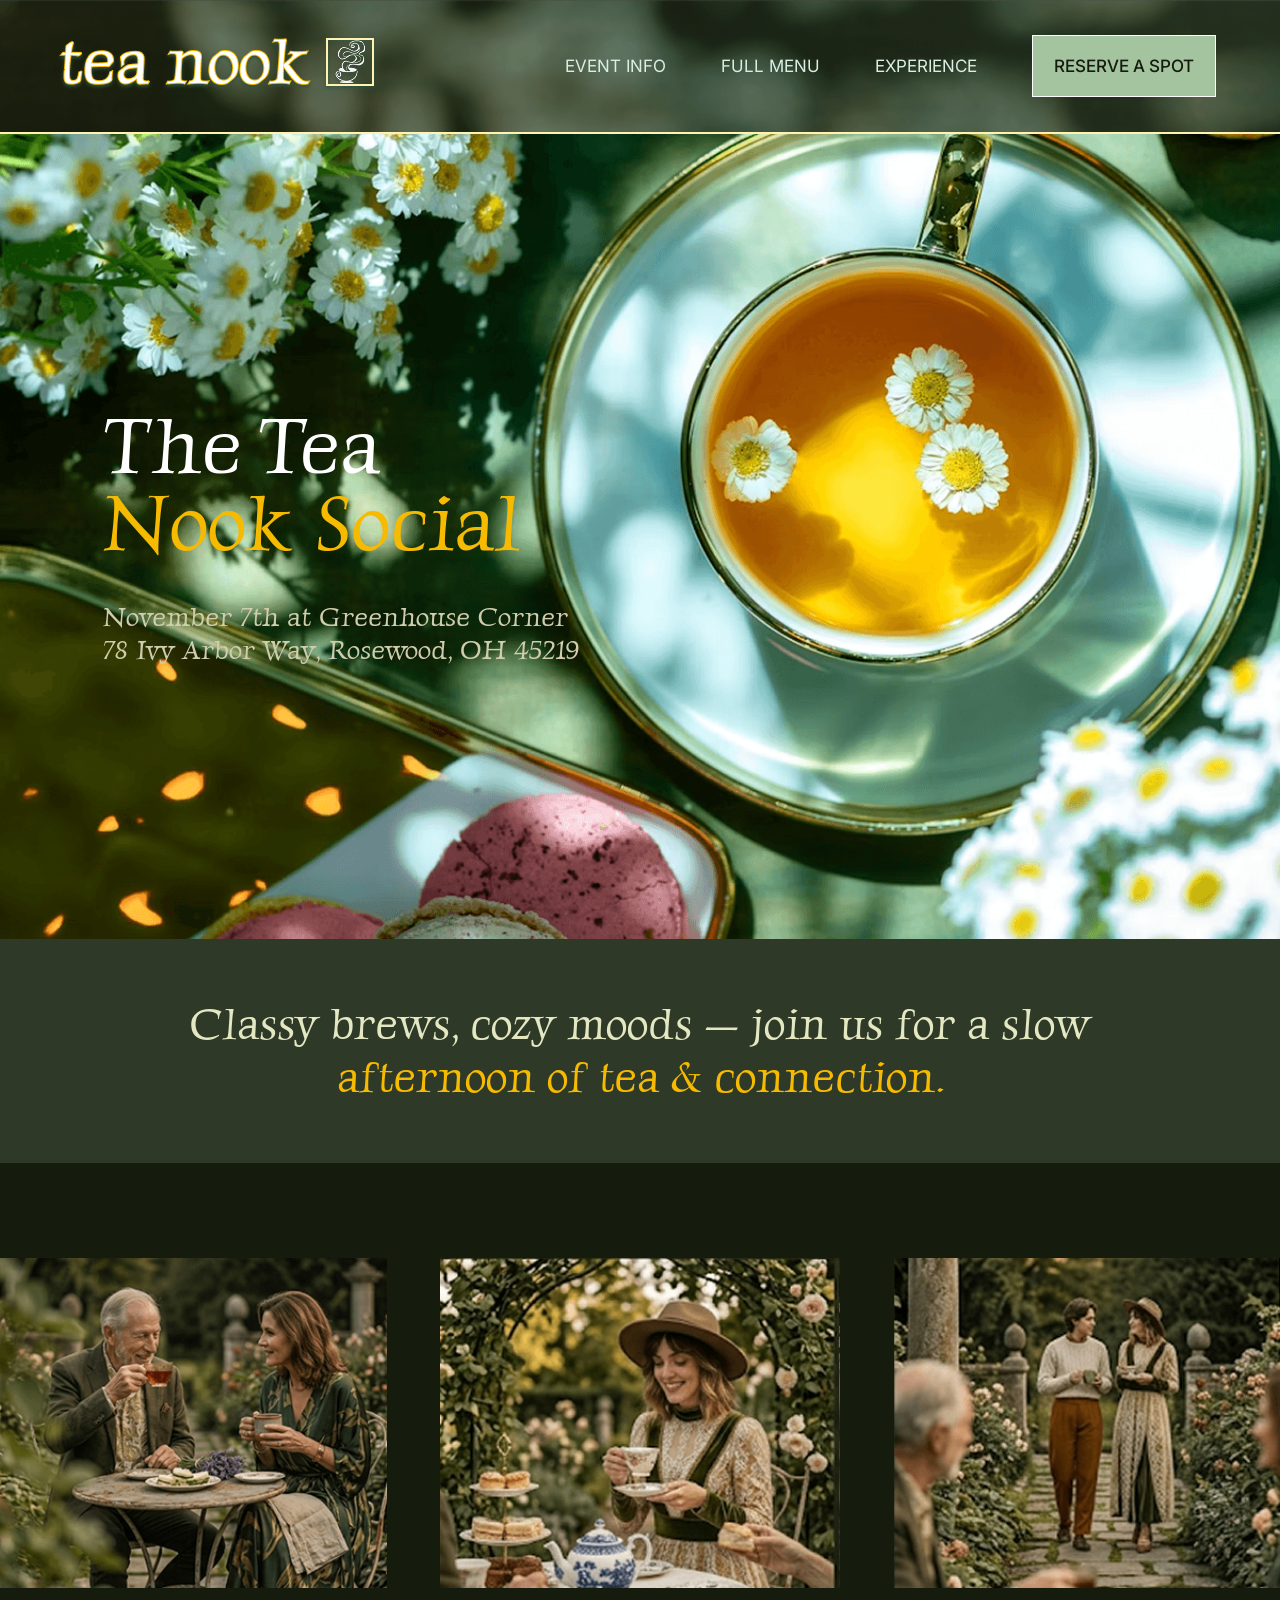
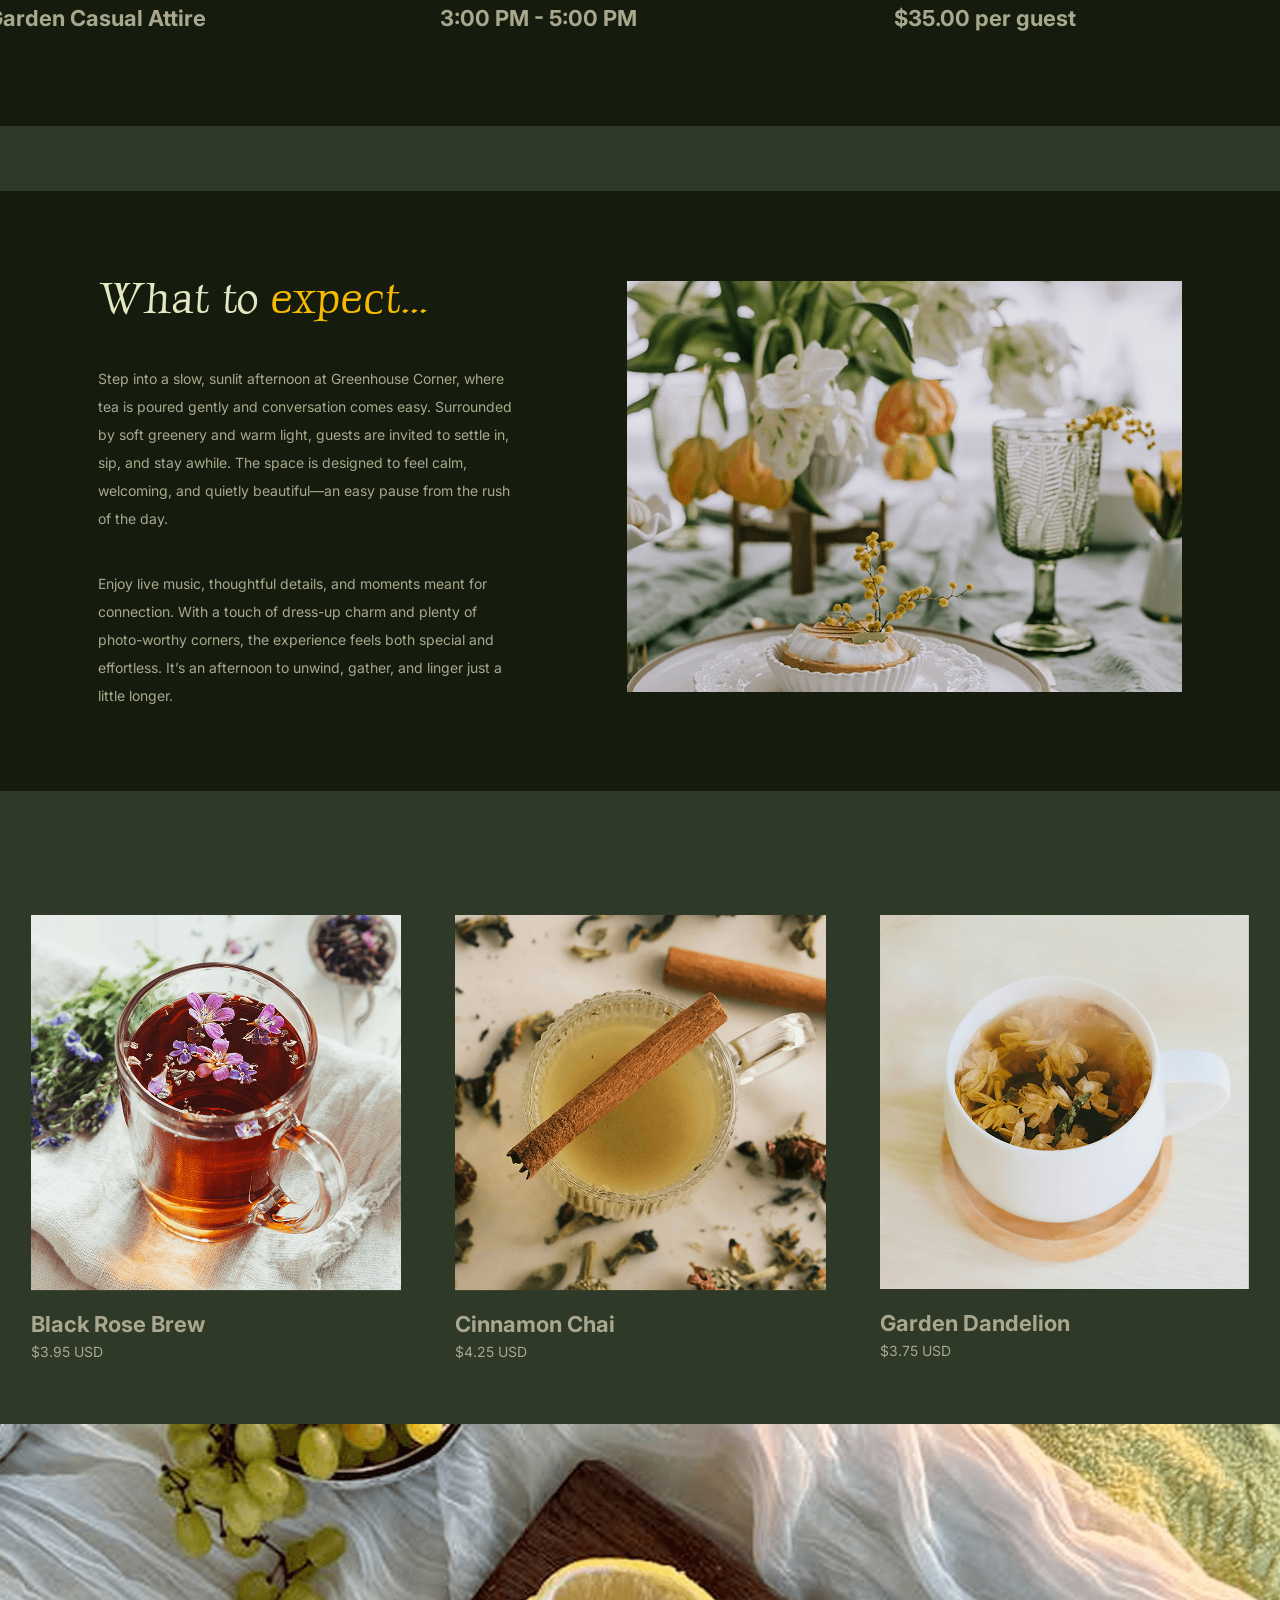
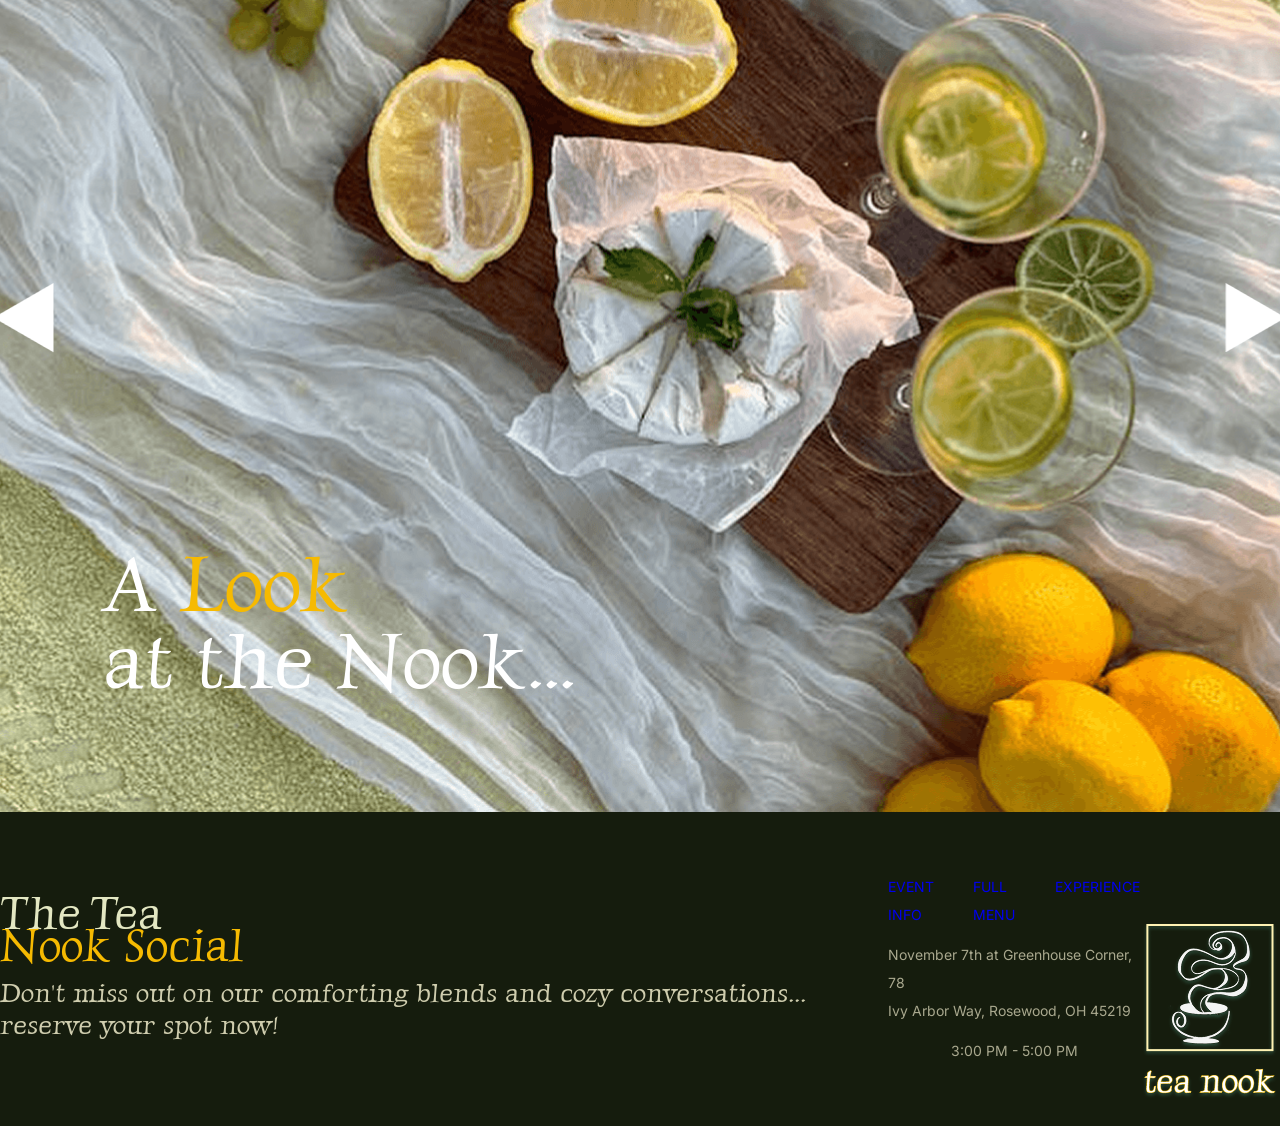
==== index.html @ b152775e "modified styles.css and index.html" ====
<!DOCTYPE html>
<html>
  <head>
    <meta charset="UTF-8" />
    <title>Tea Nook Social</title>
    <link href="styles.css" rel="stylesheet" />
  </head>

  <body>
    <header>
      <nav>
        <ul class="nav-list">
          <li class="logo-item">
            <a href="index.html">
              <img src="images/sitelogo.png" class="logo" alt="Tea Nook Logo" />
            </a>
          </li>

          <div class="side-nav">
            <li><a href="eventinfo.html">EVENT INFO</a></li>
            <li><a href="fullmenu.html">FULL MENU</a></li>
            <li><a href="experience.html">EXPERIENCE</a></li>
            <li><a href="menu/index.html" class="btn">RESERVE A SPOT</a></li>
          </div>
        </ul>
      </nav>
    </header>

    <main>
      <section class="hero">
        <div class="hero-content">
          <h1>The Tea<br /><span class="yellow">Nook Social</span></h1>

          <h3>
            November 7th at Greenhouse Corner <br />
            78 Ivy Arbor Way, Rosewood, OH 45219
          </h3>

        </div>
      </section>

      <section class="featured-gallery">
        <div class="featured-gallery-top">
          <h2>
            Classy brews, cozy moods — join us for a slow <br />
            <span class="yellow">afternoon of tea & connection.</span>
          </h2>
        </div>

        <div class="featured-gallery-bottom">
          <ul class="gallery-items">
            <li>
              <img src="images/gardencasual.png" alt="2 Guests Drinking Tea" />
              <div class="featured-gallery-text">
                <h4>Garden Casual Attire</h4>
              </div>
            </li>

            <li>
              <img src="images/timeimg.png" alt="Woman Drinking Tea" />
              <div class="featured-gallery-text">
                <h4>3:00 PM - 5:00 PM</h4>
              </div>
            </li>

            <li>
              <img src="images/ticketcostimg.png" alt="Guests Walking Through Garden" />
              <div class="featured-gallery-text">
                <h4>$35.00 per guest</h4>
              </div>
            </li>
          </ul>
        </div>
      </section>

      <section class="expectations-bg">
        <section class="expectations">
          <div class="expectations-container">
            <div class="expectations-left">
              <h2>What to<span class="yellow"> expect...</span></h2>

              <p class="expectations-p1">
Step into a slow, sunlit afternoon at Greenhouse Corner, where tea is poured gently and conversation comes easy. Surrounded by soft greenery and warm light, guests are invited to settle in, sip, and stay awhile. The space is designed to feel calm, welcoming, and quietly beautiful—an easy pause from the rush of the day.</p>

              <p class="expectations-p2">
                Enjoy live music, thoughtful details, and moments meant for connection. With a touch of dress-up charm and plenty of photo-worthy corners, the experience feels both special and effortless. It’s an afternoon to unwind, gather, and linger just a little longer.
              </p>
            </div>

            <div class="expectations-right">
              <img src="images/whattoexpectimg.png" alt="Table with Flowers and Pastry" />
            </div>
          </div>
        </section>
      </section>

      <section class="featured-menu">
        <ul class="tea-items">
          <li>
            <a href="fullmenu.html">
              <img src="images/blackrose.png" alt="Black Rose Brew" />
              <div>
                <h4>Black Rose Brew</h4>
                <p>$3.95 USD</p>
              </div>
            </a>
          </li>
          <li>
            <a href="fullmenu.html">
              <img src="images/cinnamonchai.png" alt="Cinnamon Chai" />
              <div>
                <h4>Cinnamon Chai</h4>
                <p>$4.25 USD</p>
              </div>
            </a>
          </li>
          <li>
            <a href="fullmenu.html">
              <img src="images/gardendandelion.png" alt="Garden Dandelion" />
              <div>
                <h4>Garden Dandelion</h4>
                <p>$3.75 USD</p>
              </div>
            </a>
          </li>
        </ul>
      </section>

      <section class="largegallery1">
        <div class="largegallery1-content">
          <img src="images/galleryarrows.png" class="arrow" alt="Arrows" />

          <div class="largegallery1-tagline">
            <h1>A <span class="yellow">Look</span><br />at the Nook...</h1>
          </div>
        </div>
      </section>
    </main>

    <footer>
      <section class="footer-content">
      <div class="footer-left">
        <p class="footer-heading">The Tea<br /><span class="yellow">Nook Social</span></p>
        <h3>
Don't miss out on our comforting blends and cozy conversations... reserve your spot now!</h3>
      </div>

      <div class="footer-middle">
        <ul class="footer-nav">
          <li><a href="eventinfo.html">EVENT INFO</a></li>
          <li><a href="fullmenu.html">FULL MENU</a></li>
          <li><a href="experience.html">EXPERIENCE</a></li>
        </ul>

        <p class="footer-text-small">
November 7th at Greenhouse Corner, 78 <br />Ivy Arbor Way, Rosewood, OH 45219          </p>
        <p class="footer-text-small">3:00 PM - 5:00 PM</p>
      </div>

      <div class="footer-right">
        <img src="images/secondarylogo.png" class="logo" alt="Tea Nook Logo" />
      </div>
      </section>
    </footer>
  </body>
</html>
---- styles.css ----
@import url("https://fonts.googleapis.com/css2?family=Inter:opsz,wght@14..32,100..900&display=swap");
@import url("https://fonts.googleapis.com/css2?family=Luxurious+Roman&display=swap");
@import url("reset.css");

html {
  font-size: 10px;
}

a {
  text-decoration: none;
}

body {
  margin: 0;
}

/* WHAT TO EXPECT */
.expectations-left h2 {
  margin-bottom: 4.1rem;
}

.expectations-p1 {
  margin-bottom: 3.7rem;
}

.expectations-bg {
  background-color: #2e3927;
  height: 730px;
  display: flex;
  justify-content: center;
  align-items: center;
}

.expectations {
  background-color: #151c0d;
  height: 600px;
  width: 1307px;
  margin: 0 auto;
  display: flex;
  justify-content: center;
  align-items: center;
}

.expectations-container {
  width: 1084px;
  height: 411px;
  margin: 0 auto;

  display: flex;
  justify-content: space-between;
  align-items: center;
  gap: 111px;

  padding-left: 66px;
  padding-right: 66px;
}

.expectations-left {
  display: flex;
  flex-direction: column;
}

/* BASE ELEMENTS */
body {
  font-family: "Inter", sans-serif;
  font-weight: 400;
  font-style: normal;
  font-size: 1.4rem;
  line-height: 2.8rem;
  color: #a9a88e;
  text-transform: none;
}

.btn {
  font-family: "Inter", sans-serif;
  font-weight: 500;
  font-style: normal;
  font-size: 1.7rem;
  color: #151c0d;
  background-color: #a3c49f;
  padding: 2rem 2.1rem;
  border-radius: 0px;
  border: 1px solid #ffffff;
  text-transform: capitalize;
}

.btn:hover {
  background-color: #f6ba01;
  color: #151c0d;
}

/* FEATURED GALLERY */
.featured-gallery {
  background-color: #151c0d;
  display: flex;
  flex-direction: column;
  min-height: 787px;
}

.featured-gallery h2 {
  margin: 0;
}

.featured-gallery-top {
  background-color: #2e3927;
  height: 224px;
  width: 100%;
  
  display: flex;
  align-items: center;     
  justify-content: center; 
  text-align: center;
}

.featured-gallery-bottom {
  display: flex;
  justify-content: center;
  align-items: center;
  flex: 1;
}

.gallery-items {
  display: flex;
  gap: 53.5px;
  max-width: 1307px;
  margin: 0 auto;
}

.gallery-items li {
  width: 400px;
}

.gallery-items img {
  width: 100%;
  display: block;
  margin-bottom: 1.7rem;
}

/* FEATURED MENU */
.featured-menu {
  background-color: #2E3927;
  height: 567px;
  display: flex;
  align-items: center;
  justify-content: center;

  padding-top: 1px;
}

.featured-menu-text {
  height: 60px;
  padding-top: 2rem;
}

.tea-items {
  display: flex;
  gap: 53.5px;
  max-width: 1307px;
}

.tea-items li a {
  display: flex;
  flex-direction: column;
  gap: 2rem; 
}

.tea-items img {
  width: 100%;
  display: block;
}

/* FOOTER */
footer {
  background-color: #151c0d;
  height: 314px;
  display: flex;
  align-items: center;
}

.footer-content {
  width: 1311px;
  margin: 0 auto;
  display: flex;
  justify-content: space-between;
  align-items: center;
}

.footer-left,
.footer-middle,
.footer-right {
  display: flex;
  flex-direction: column;
}

.footer-left {
  gap: 1.5rem;
}

.footer-middle {
  gap: 1.2rem;
  align-items: center;
}

.footer-right {
  align-items: center;
}

.footer-nav {
  display: flex;
  gap: 3rem;
}

/* HEADINGS */
.yellow {
  color: #f6ba01;
}

h1 {
  font-family: "Luxurious Roman", serif;
  font-weight: 400;
  font-style: normal;
  font-size: 7.9rem;
  line-height: 7.7rem;
  color: #ffffff;
  text-transform: none;
}

h2 {
  font-family: "Luxurious Roman", serif;
  font-weight: 400;
  font-style: normal;
  font-size: 4.4rem;
  line-height: 5.28rem;
  color: #e3e7c2;
  text-transform: none;
}

h3 {
  font-family: "Luxurious Roman", serif;
  font-weight: 400;
  font-style: normal;
  font-size: 2.7rem;
  line-height: 3.24rem;
  color: #cfcdae;
  text-transform: none;
}

h4 {
  font-family: "Inter", sans-serif;
  font-weight: 700;
  font-style: normal;
  font-size: 2.2rem;
  line-height: 2.66rem;
  color: #a9a88e;
  text-transform: none;
}

/* HEADER */
header {
  width: 100vw;
  background-color: #787c73;
  background-image: url("images/banner-bg-pic.png");
  background-repeat: no-repeat;
  background-size: cover;
  background-position: center;
  height: 132px;
  border-bottom: 2px solid #fff3b3;
}

/* HERO */
.hero {
  width: 100vw;
  height: 805px;
  background-image: url("images/herobg.png");
  background-repeat: no-repeat;
  background-size: cover;
  background-position: center;

  display: flex;
  align-items: center;
}

.hero-content {
  display: flex;
  flex-direction: column;
  margin-left: 103px;
  max-width: 617px; 
}

.hero-content {
  display: flex;
  flex-direction: column;
  gap: 20px;

  margin-left: 103px;
  max-width: 617px;
}

.hero-content h3 {
  margin-top: 20px !important;
}

.hero-subtag {
  width: 555px;
  height: 63px;
  padding-top: 30px;
}

.hero-tagline {
  width: 617px;
  height: 158px;
  padding-top: 298px;
}

/* LARGE GALLERY */
.largegallery1 {
  width: 100vw;
  height: 988px;
  background-image: url("images/largegallery.png");
  background-repeat: no-repeat;
  background-size: cover;
  background-position: center;

  position: relative;
}

.arrow {
  position: absolute;
  top: 50%;
  left: 50%;
  transform: translate(-50%, -50%);
}

.largegallery1-tagline {
  position: absolute;
  bottom: 113px;  
  left: 103px;
  width: 475px;
}

/* LISTS */
li {
  list-style: none;
}

/* LOGO */
.logo {
  margin-top: 84px;
}

* NAVIGATION */
nav {
  width: 100%;
  margin-left: auto;
  margin-right: auto;
}

nav ul {
  display: flex;
  height: 132px;
  align-items: center;
  justify-content: space-between;
}

nav li {
  font-size: 1.7rem;
  line-height: 2.1rem;
  color: #dbeee3;
  text-transform: capitalize;
  list-style: none;
}

nav li a {
  font-family: "Inter", sans-serif;
  font-weight: 400;
  font-style: normal;
  font-size: 1.7rem;
  line-height: 20.6rem;
  color: #dbeee3;
  margin-left: 5.5rem;
}

/* PARAGRAPHS */
p {
  font-family: "Inter", sans-serif;
  font-weight: 400;
  font-style: normal;
  font-size: 1.4rem;
  line-height: 2.8rem;
  color: #a9a88e;
  text-transform: none;
}

.footer-heading {
  font-family: "Luxurious Roman", serif;
  font-weight: 400;
  font-style: normal;
  font-size: 4.6rem;
  line-height: 3.24rem;
  color: #e3e7c2;
  text-transform: none;
}

/* SIDE NAV */
.side-nav {
  display: flex;
  margin-right: 64px;
}

/*
FONTS

.luxurious-roman-regular {
  font-family: "Luxurious Roman", serif;
  font-weight: 400;
  font-style: normal;
}
.inter-bold {
  font-family: "Inter", sans-serif;
  font-weight: 700;
  font-style: bold;
}
.inter-regular {
  font-family: "Inter", sans-serif;
  font-weight: 400;
  font-style: normal;
}
.inter-medium {
  font-family: "Inter", sans-serif;
  font-weight: 500;
  font-style: normal;
}

COLORS

dusty-green: #2E3927
dark-green: #151C0D
beige: #DED9BA
nav-line-color: #FFF3B3
nav-options: #DBEEE3
btn-hero: #A3C49F
h1-color: #E3E7C2
h2-normal-color: #E3E7C2
h2-yellow-color: #F6BA01
h2-brown: #572A00
h3-color: #CFCDAE
h4-color: #A9A88E
paragraph-color: #A9A88E
footer-paragraph-color: #585777
*/
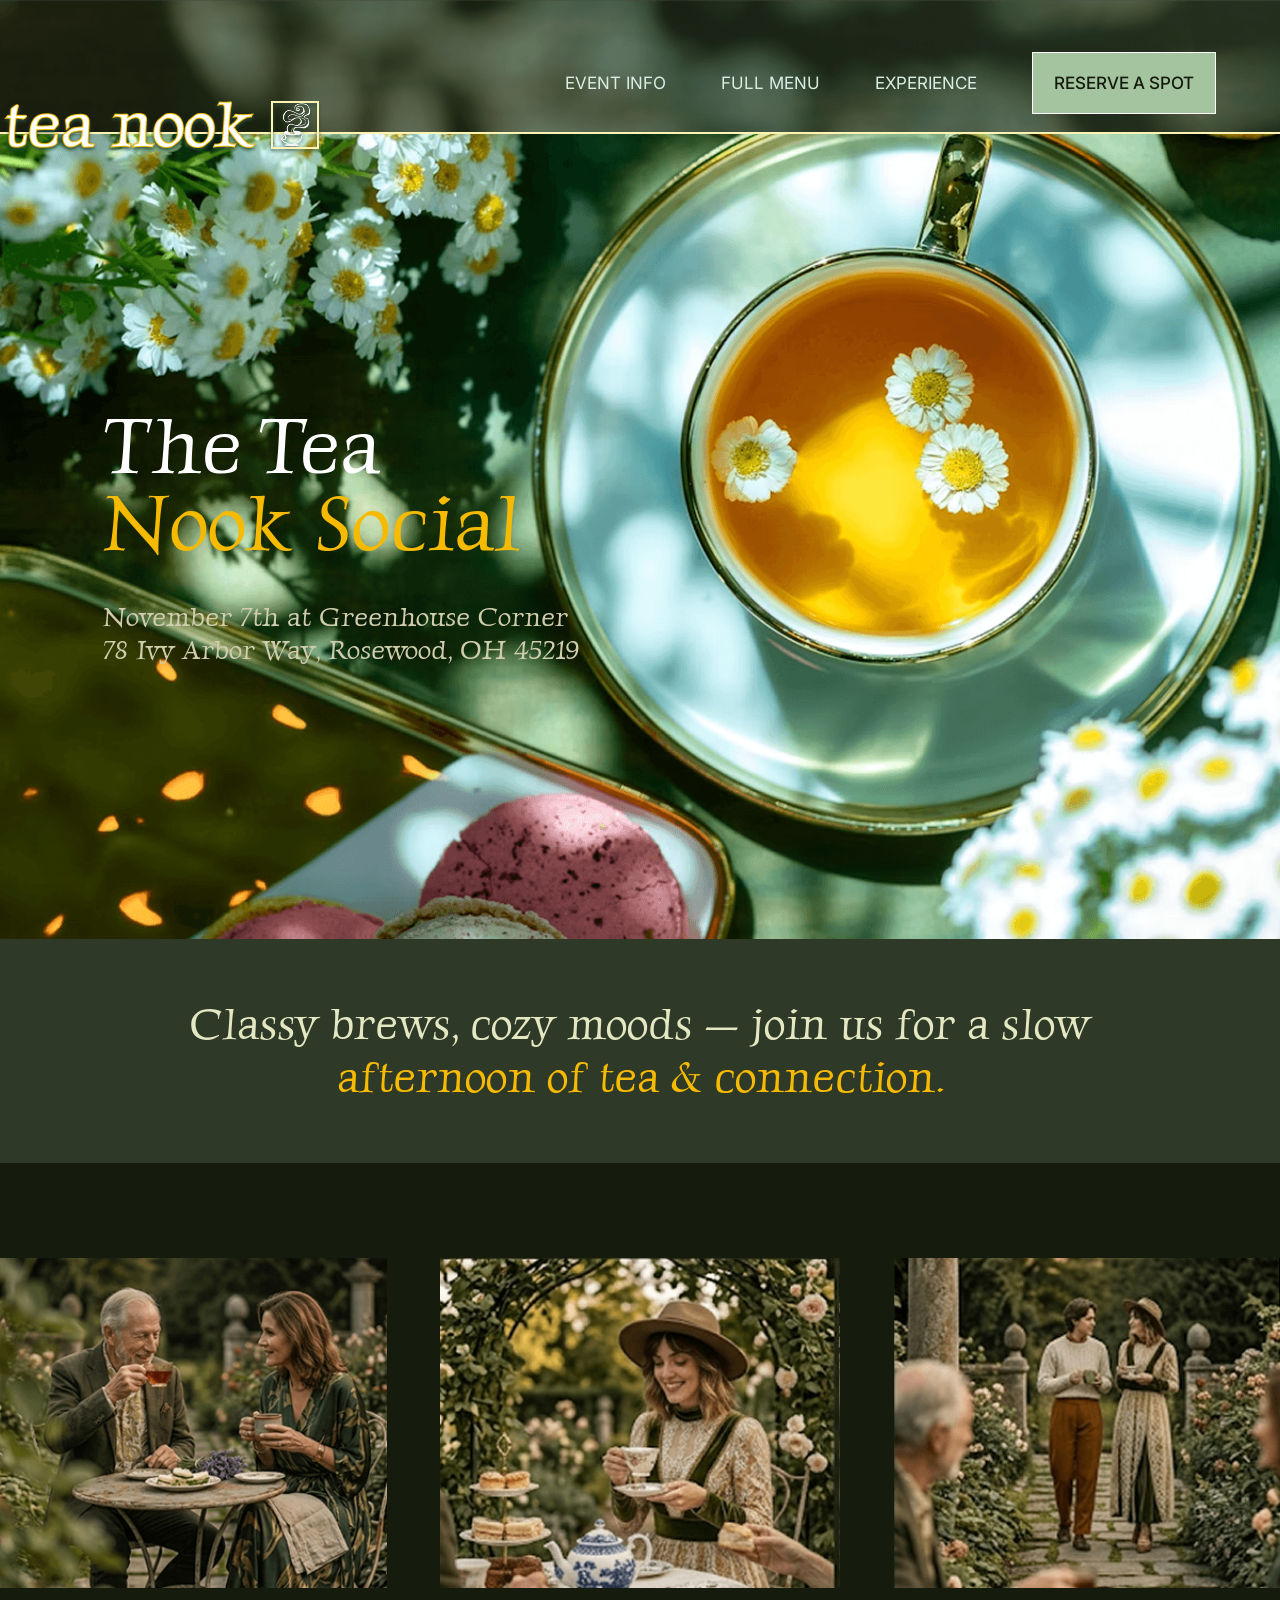
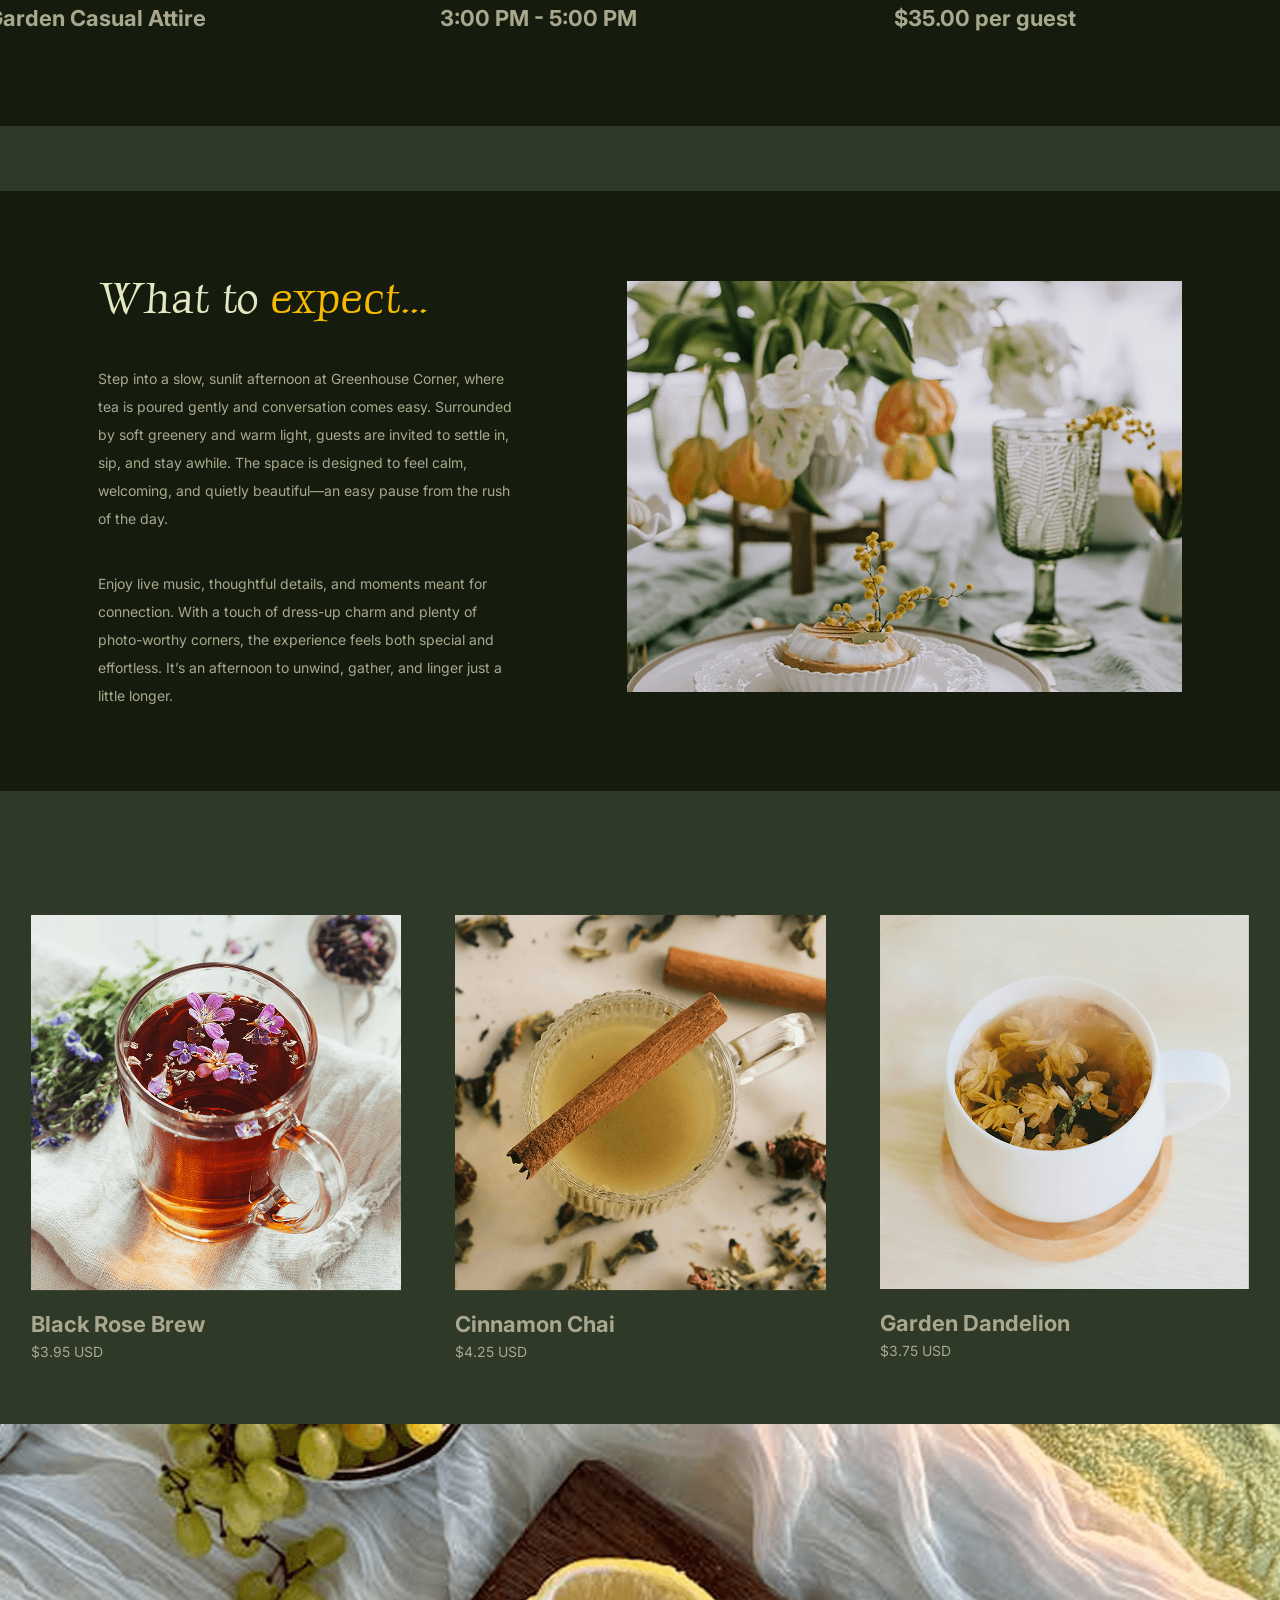
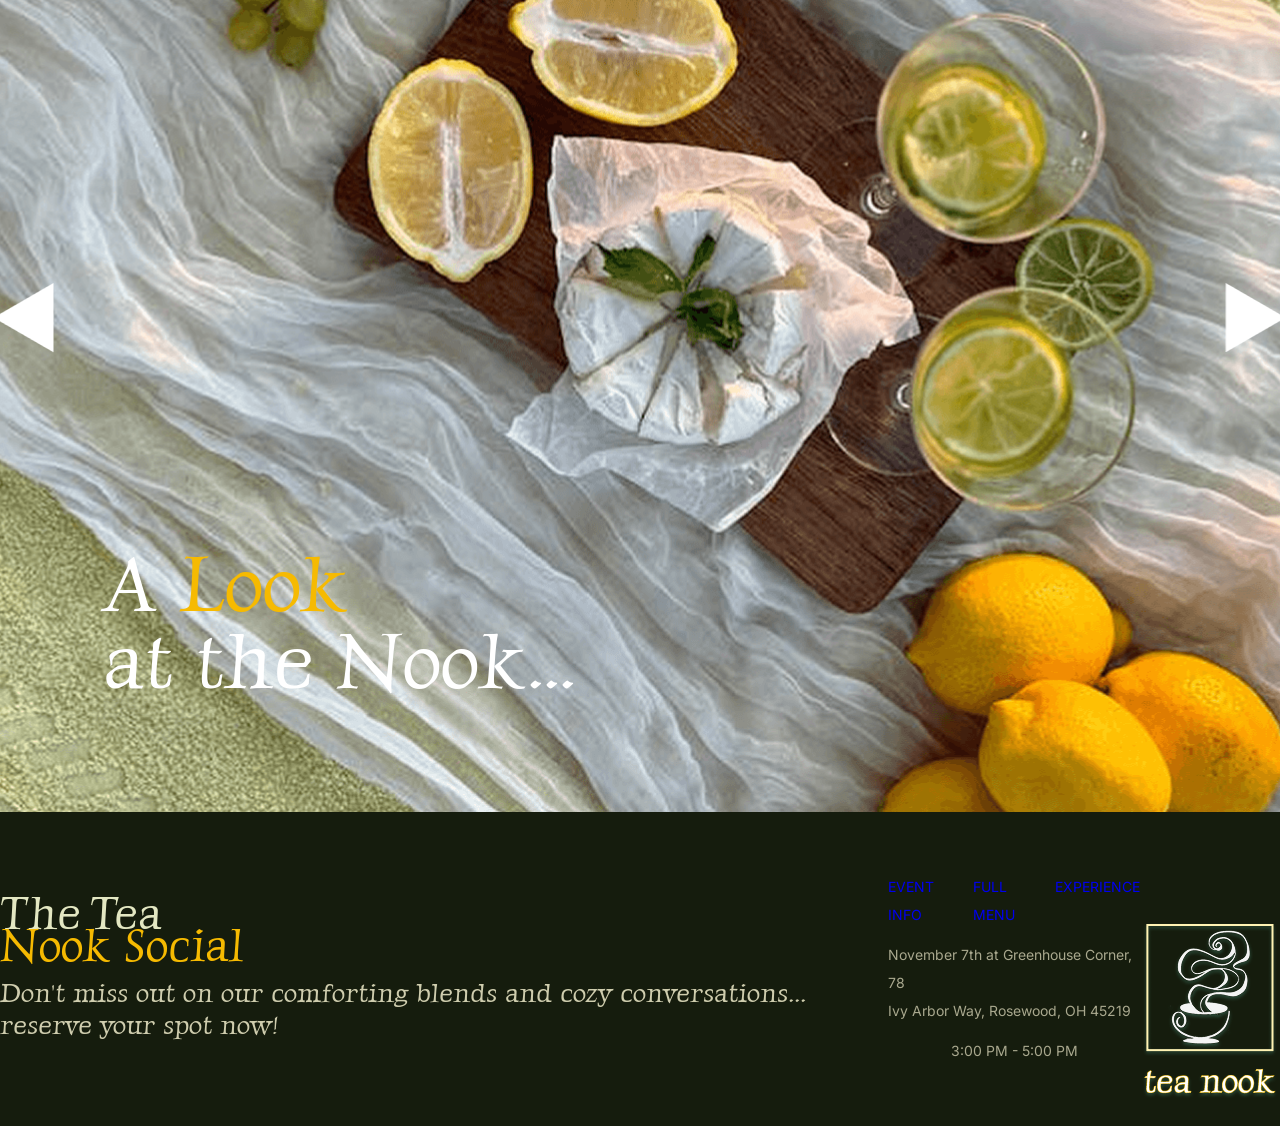
==== commit 4c3185c5: "modified styles.css and index.html" ====
--- a/index.html
+++ b/index.html
@@ -9,21 +9,21 @@
   <body>
     <header>
       <nav>
-        <ul class="nav-list">
-          <li class="logo-item">
-            <a href="index.html">
-              <img src="images/sitelogo.png" class="logo" alt="Tea Nook Logo" />
-            </a>
-          </li>
+  <ul class="nav-list logo-nav">
+    <li class="logo-item">
+      <a href="index.html">
+        <img src="images/sitelogo.png" class="logo" alt="Tea Nook Logo" />
+      </a>
+    </li>
+  </ul>
 
-          <div class="side-nav">
-            <li><a href="eventinfo.html">EVENT INFO</a></li>
-            <li><a href="fullmenu.html">FULL MENU</a></li>
-            <li><a href="experience.html">EXPERIENCE</a></li>
-            <li><a href="menu/index.html" class="btn">RESERVE A SPOT</a></li>
-          </div>
-        </ul>
-      </nav>
+  <ul class="nav-list side-nav">
+    <li><a href="eventinfo.html">EVENT INFO</a></li>
+    <li><a href="fullmenu.html">FULL MENU</a></li>
+    <li><a href="experience.html">EXPERIENCE</a></li>
+    <li><a href="menu/index.html" class="btn">RESERVE A SPOT</a></li>
+  </ul>
+</nav>
     </header>
 
     <main>
@@ -153,7 +153,7 @@
         </ul>
 
         <p class="footer-text-small">
-November 7th at Greenhouse Corner, 78 <br />Ivy Arbor Way, Rosewood, OH 45219          </p>
+November 7th at Greenhouse Corner, 78 <br />Ivy Arbor Way, Rosewood, OH 45219</p>
         <p class="footer-text-small">3:00 PM - 5:00 PM</p>
       </div>
 
--- a/styles.css
+++ b/styles.css
@@ -348,18 +348,16 @@
   margin-top: 84px;
 }
 
-* NAVIGATION */
+/* NAVIGATION */
 nav {
-  width: 100%;
-  margin-left: auto;
-  margin-right: auto;
+  display: flex;
+  justify-content: space-between;
+  align-items: center;
 }
 
 nav ul {
   display: flex;
-  height: 132px;
-  align-items: center;
-  justify-content: space-between;
+  align-items: center;
 }
 
 nav li {
@@ -375,9 +373,8 @@
   font-weight: 400;
   font-style: normal;
   font-size: 1.7rem;
-  line-height: 20.6rem;
+  line-height: 2.1rem;
   color: #dbeee3;
-  margin-left: 5.5rem;
 }
 
 /* PARAGRAPHS */
@@ -404,6 +401,7 @@
 /* SIDE NAV */
 .side-nav {
   display: flex;
+  gap: 5.5rem;
   margin-right: 64px;
 }
 
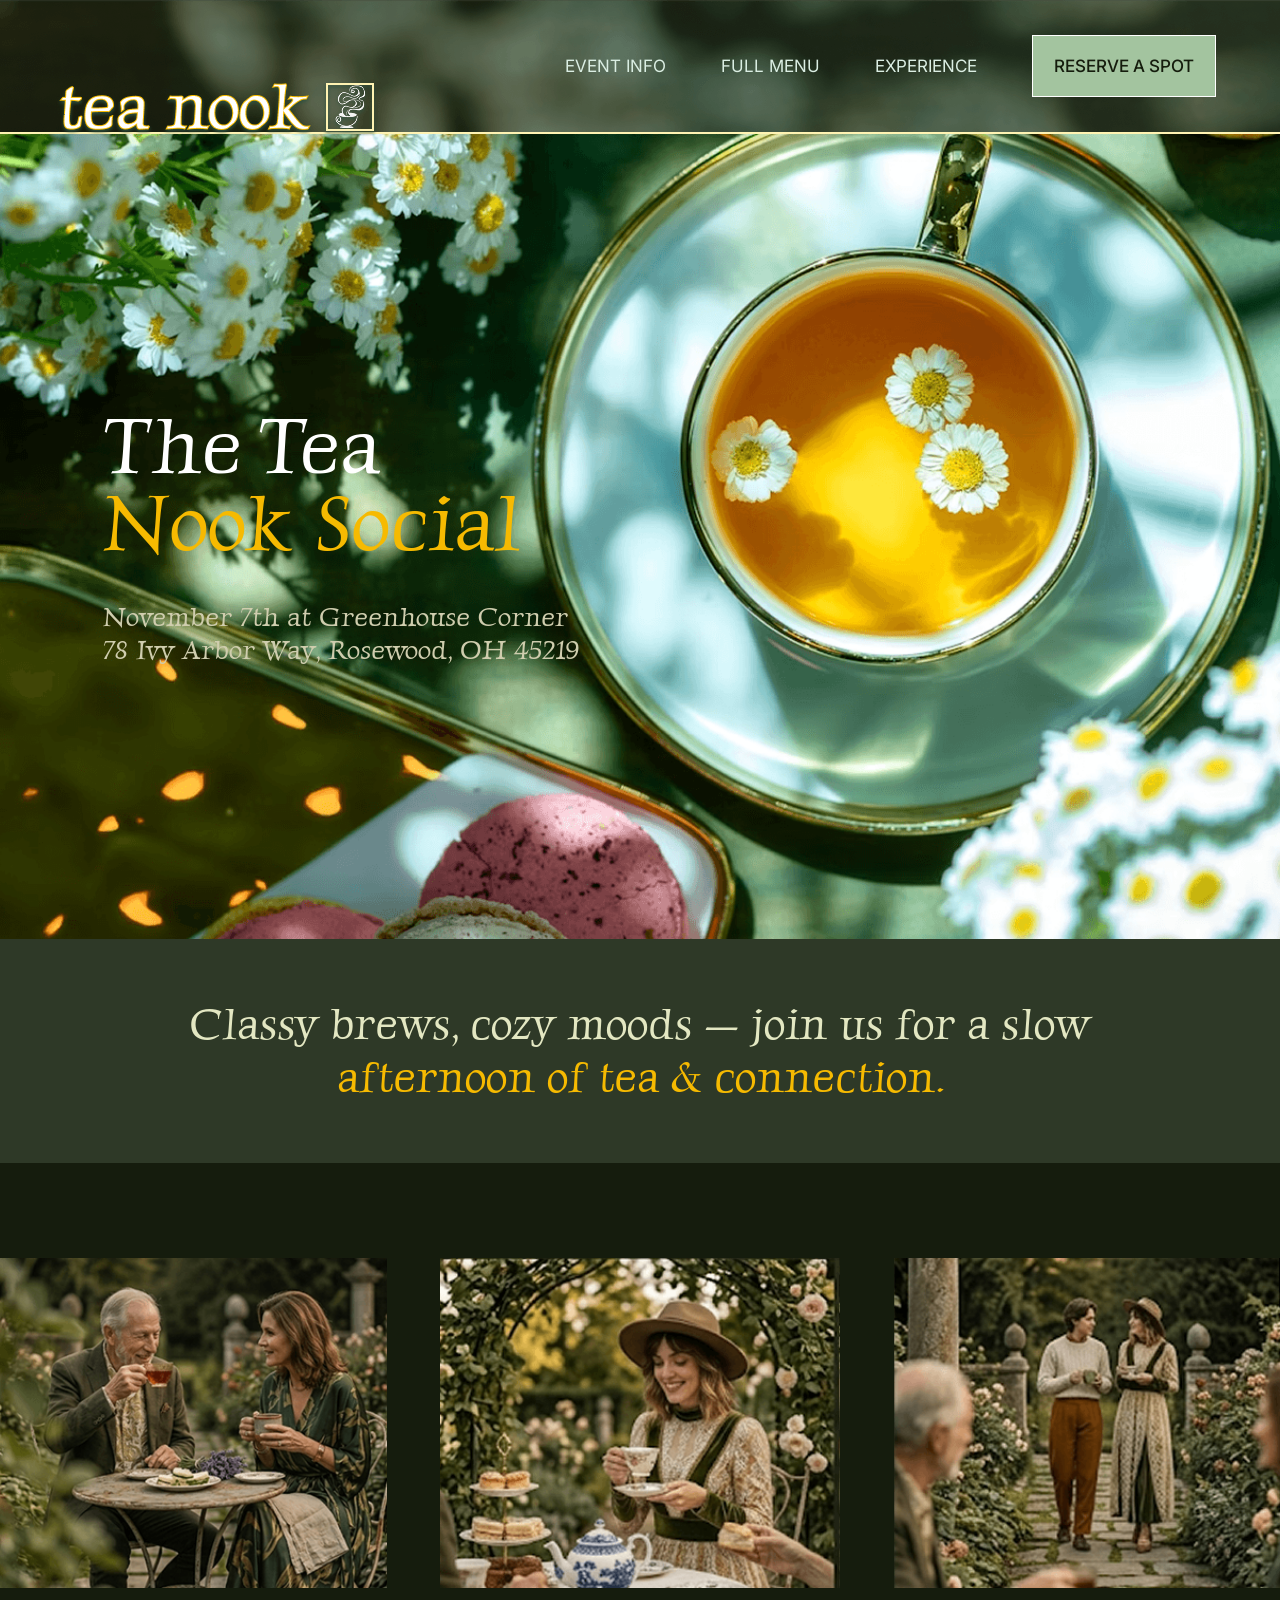
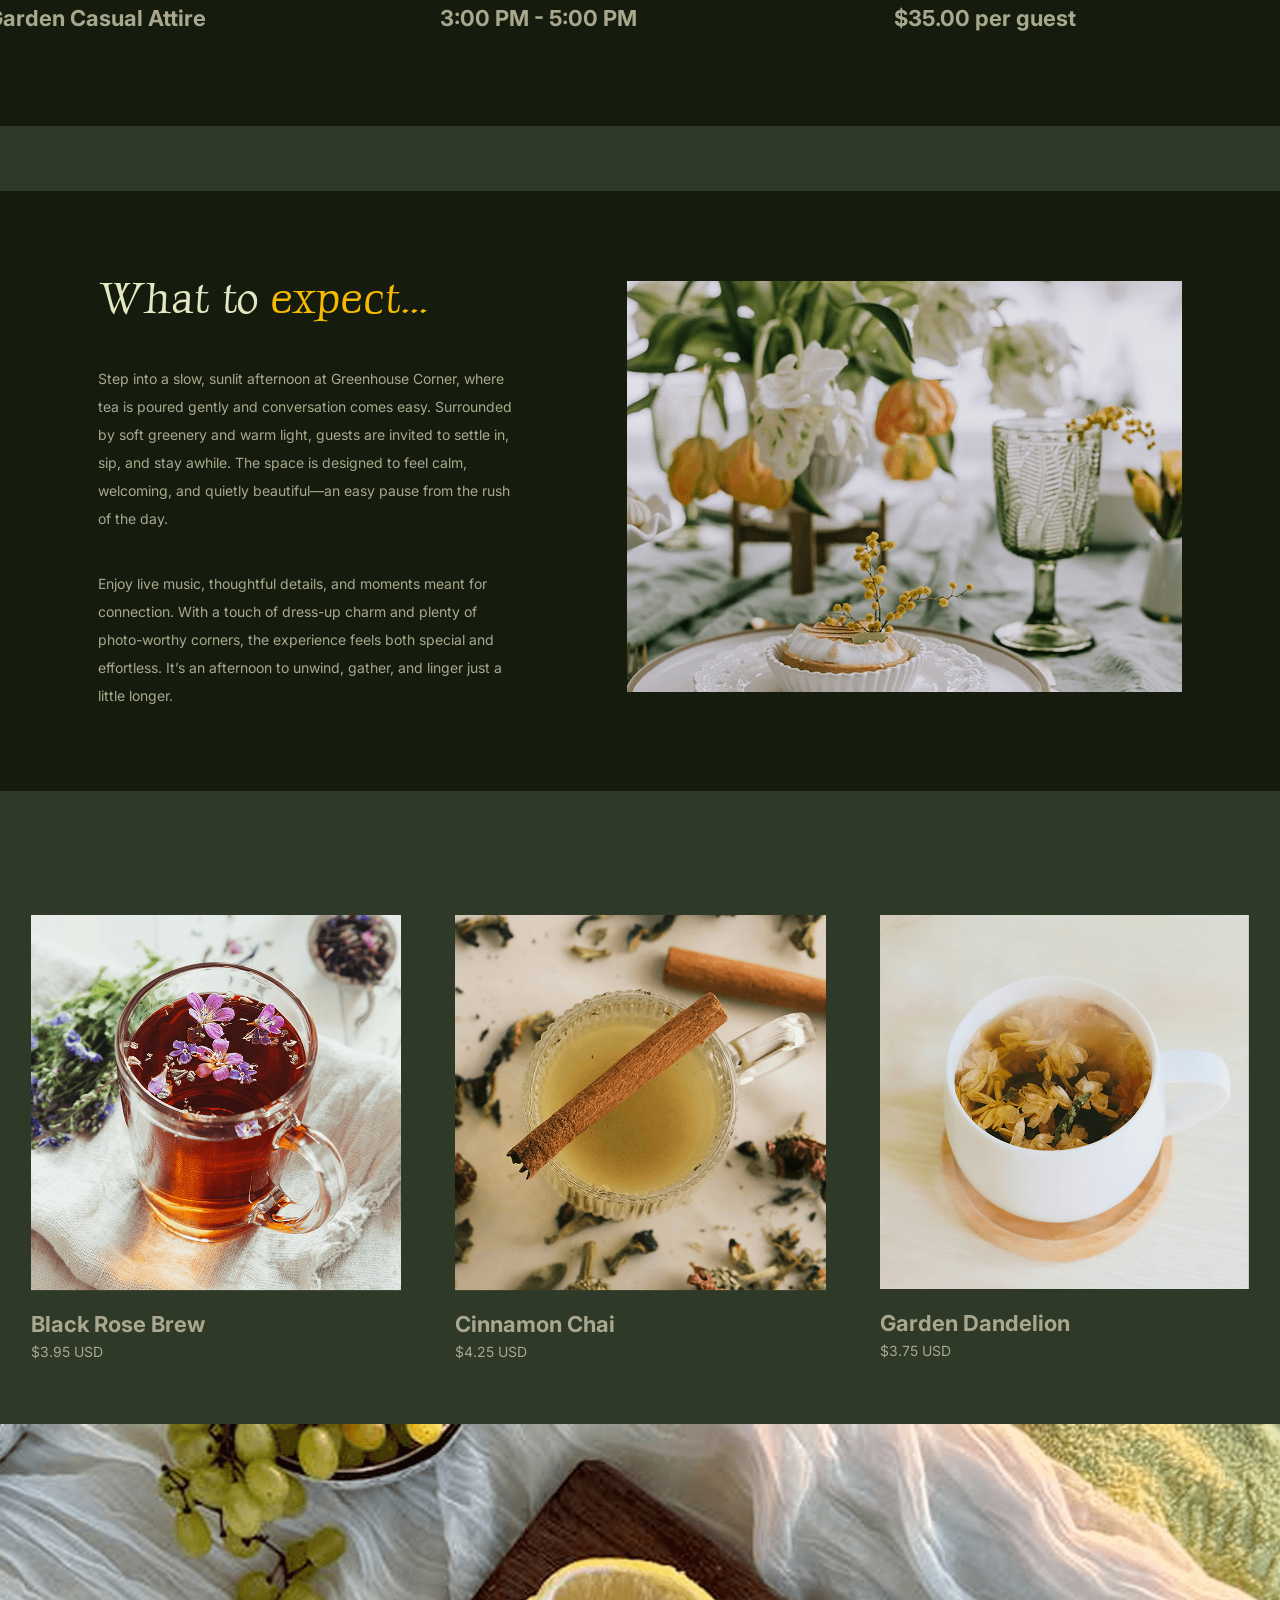
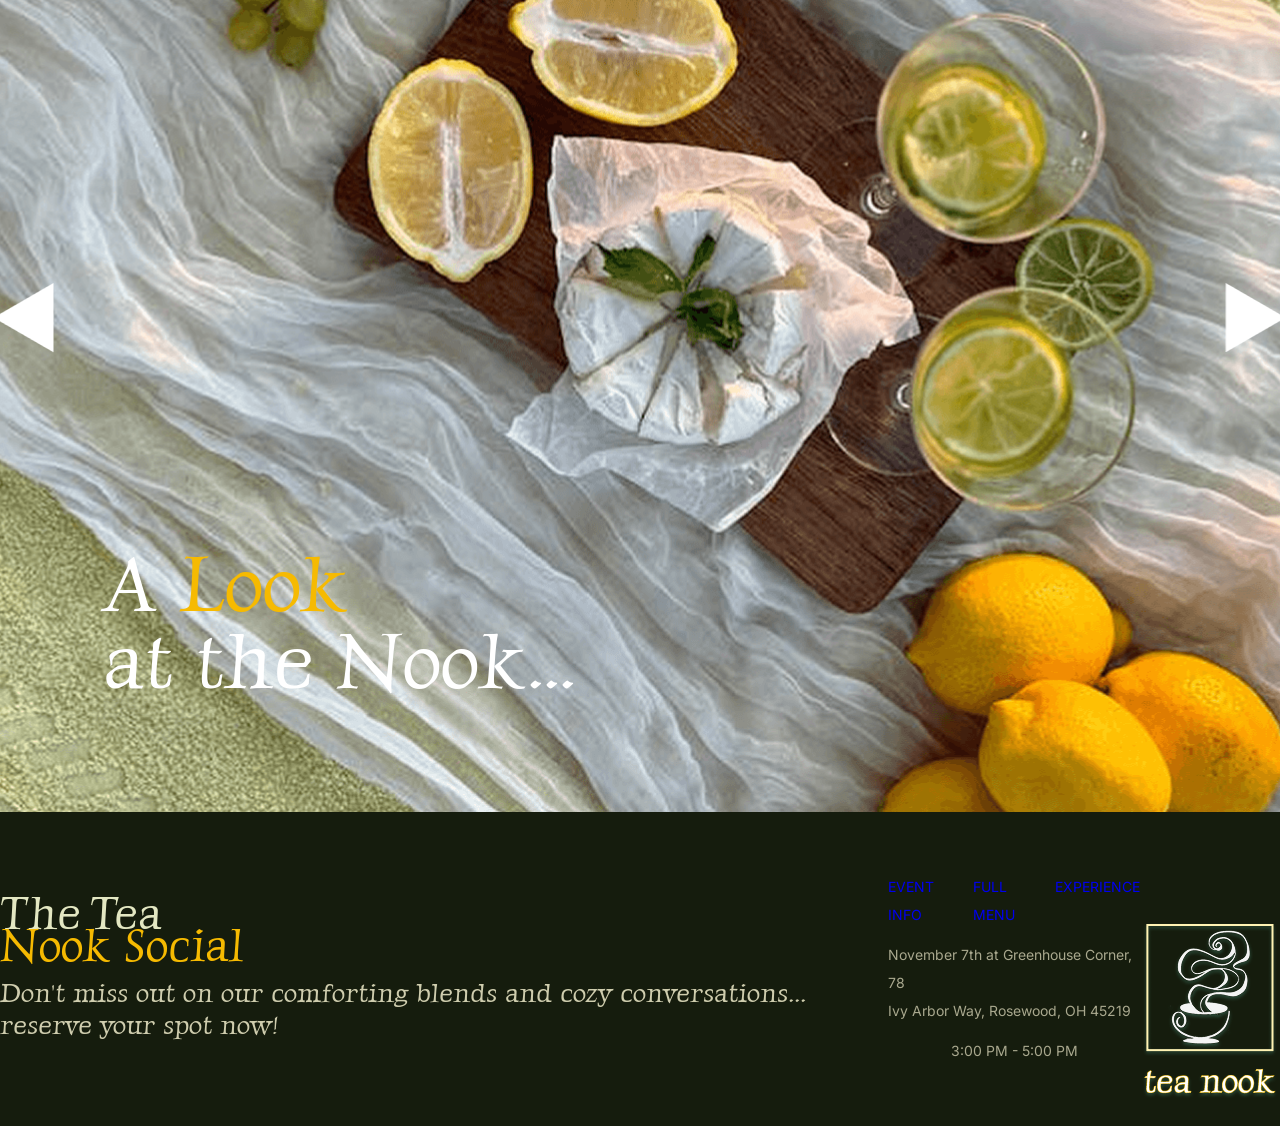
==== commit c104caaf: "modified styles.css and index.html" ====
--- a/index.html
+++ b/index.html
@@ -9,21 +9,21 @@
   <body>
     <header>
       <nav>
-  <ul class="nav-list logo-nav">
-    <li class="logo-item">
-      <a href="index.html">
-        <img src="images/sitelogo.png" class="logo" alt="Tea Nook Logo" />
-      </a>
-    </li>
-  </ul>
+        <ul class="nav-list">
+          <li class="logo-item">
+            <a href="index.html">
+              <img src="images/sitelogo.png" class="logo" alt="Tea Nook Logo" />
+            </a>
+          </li>
 
-  <ul class="nav-list side-nav">
-    <li><a href="eventinfo.html">EVENT INFO</a></li>
-    <li><a href="fullmenu.html">FULL MENU</a></li>
-    <li><a href="experience.html">EXPERIENCE</a></li>
-    <li><a href="menu/index.html" class="btn">RESERVE A SPOT</a></li>
-  </ul>
-</nav>
+          <div class="side-nav">
+            <li><a href="eventinfo.html">EVENT INFO</a></li>
+            <li><a href="fullmenu.html">FULL MENU</a></li>
+            <li><a href="experience.html">EXPERIENCE</a></li>
+            <li><a href="menu/index.html" class="btn">RESERVE A SPOT</a></li>
+          </div>
+        </ul>
+      </nav>
     </header>
 
     <main>
--- a/styles.css
+++ b/styles.css
@@ -348,16 +348,18 @@
   margin-top: 84px;
 }
 
-/* NAVIGATION */
+* NAVIGATION */
 nav {
-  display: flex;
+  width: 100%;
+  margin-left: auto;
+  margin-right: auto;
+}
+
+nav ul {
+  display: flex;
+  height: 132px;
+  align-items: center;
   justify-content: space-between;
-  align-items: center;
-}
-
-nav ul {
-  display: flex;
-  align-items: center;
 }
 
 nav li {
@@ -373,8 +375,9 @@
   font-weight: 400;
   font-style: normal;
   font-size: 1.7rem;
-  line-height: 2.1rem;
+  line-height: 2.6rem;
   color: #dbeee3;
+  margin-left: 5.5rem;
 }
 
 /* PARAGRAPHS */
@@ -401,7 +404,6 @@
 /* SIDE NAV */
 .side-nav {
   display: flex;
-  gap: 5.5rem;
   margin-right: 64px;
 }
 
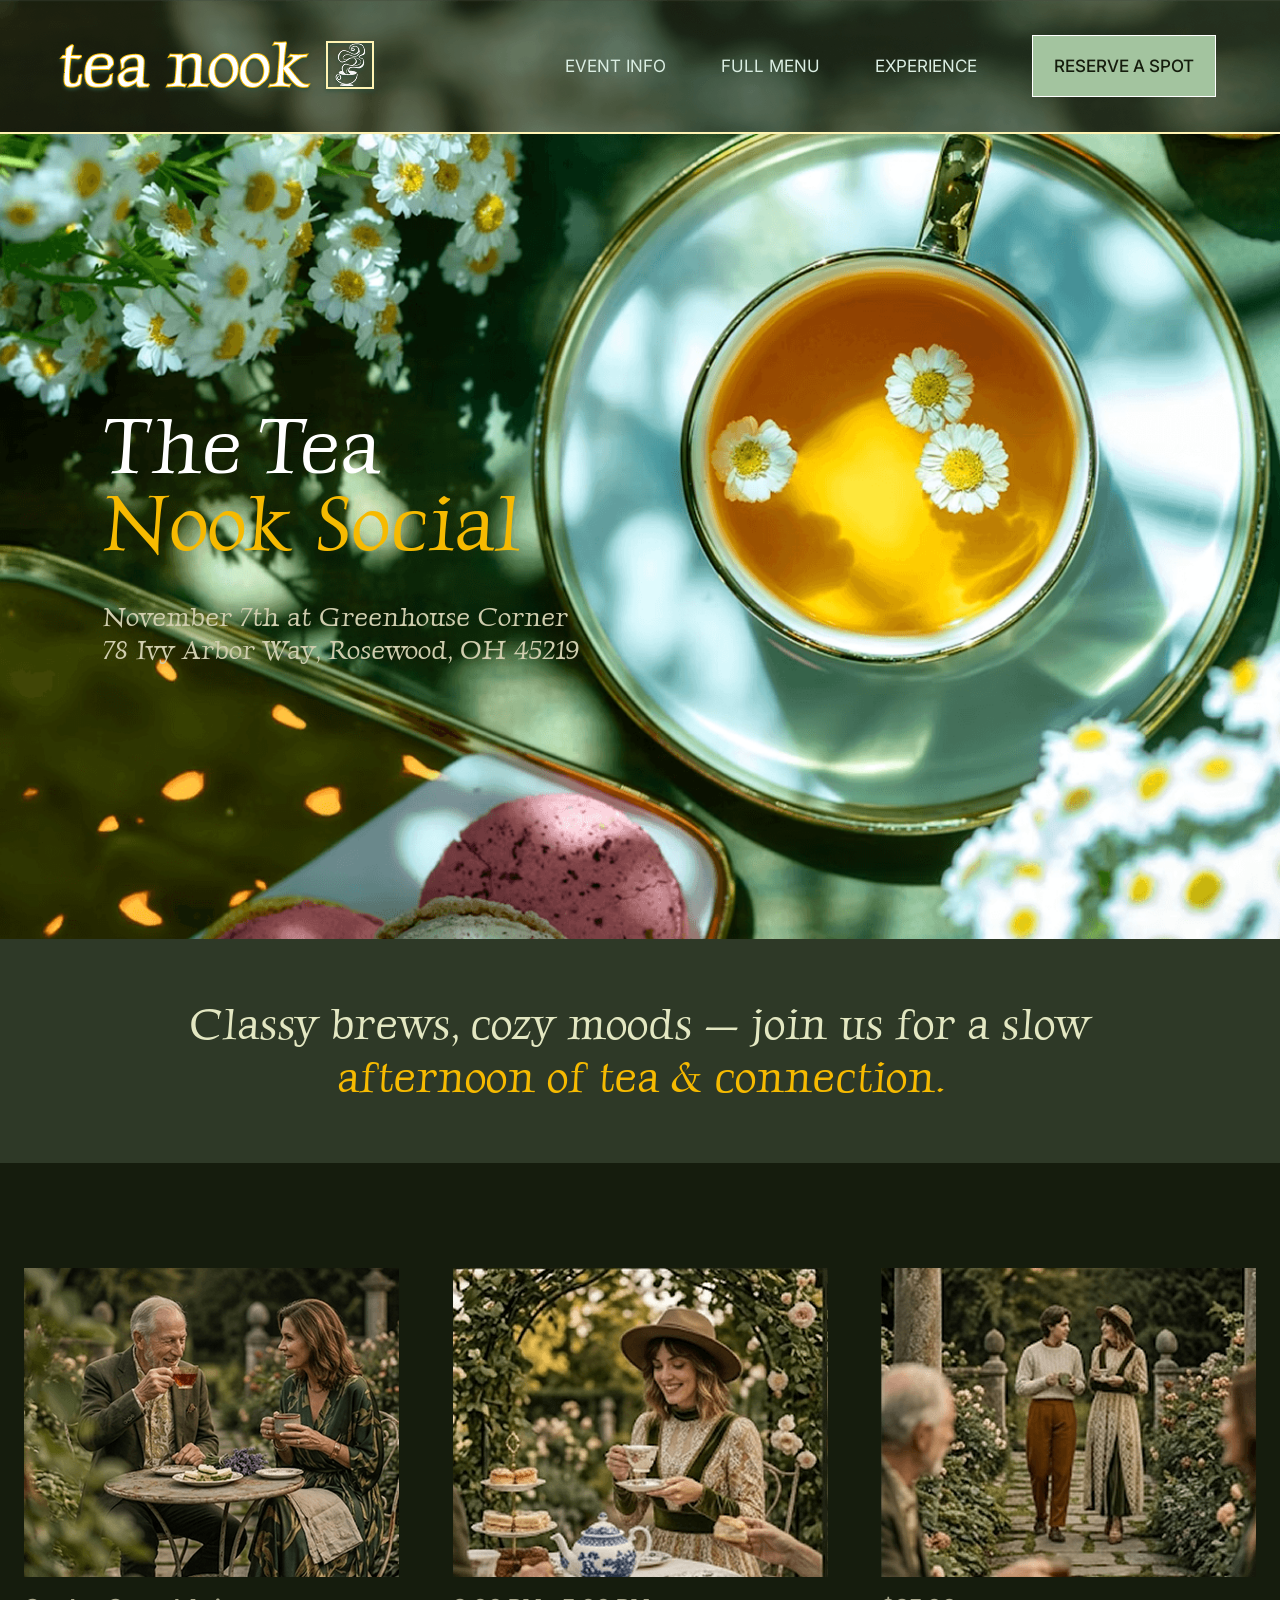
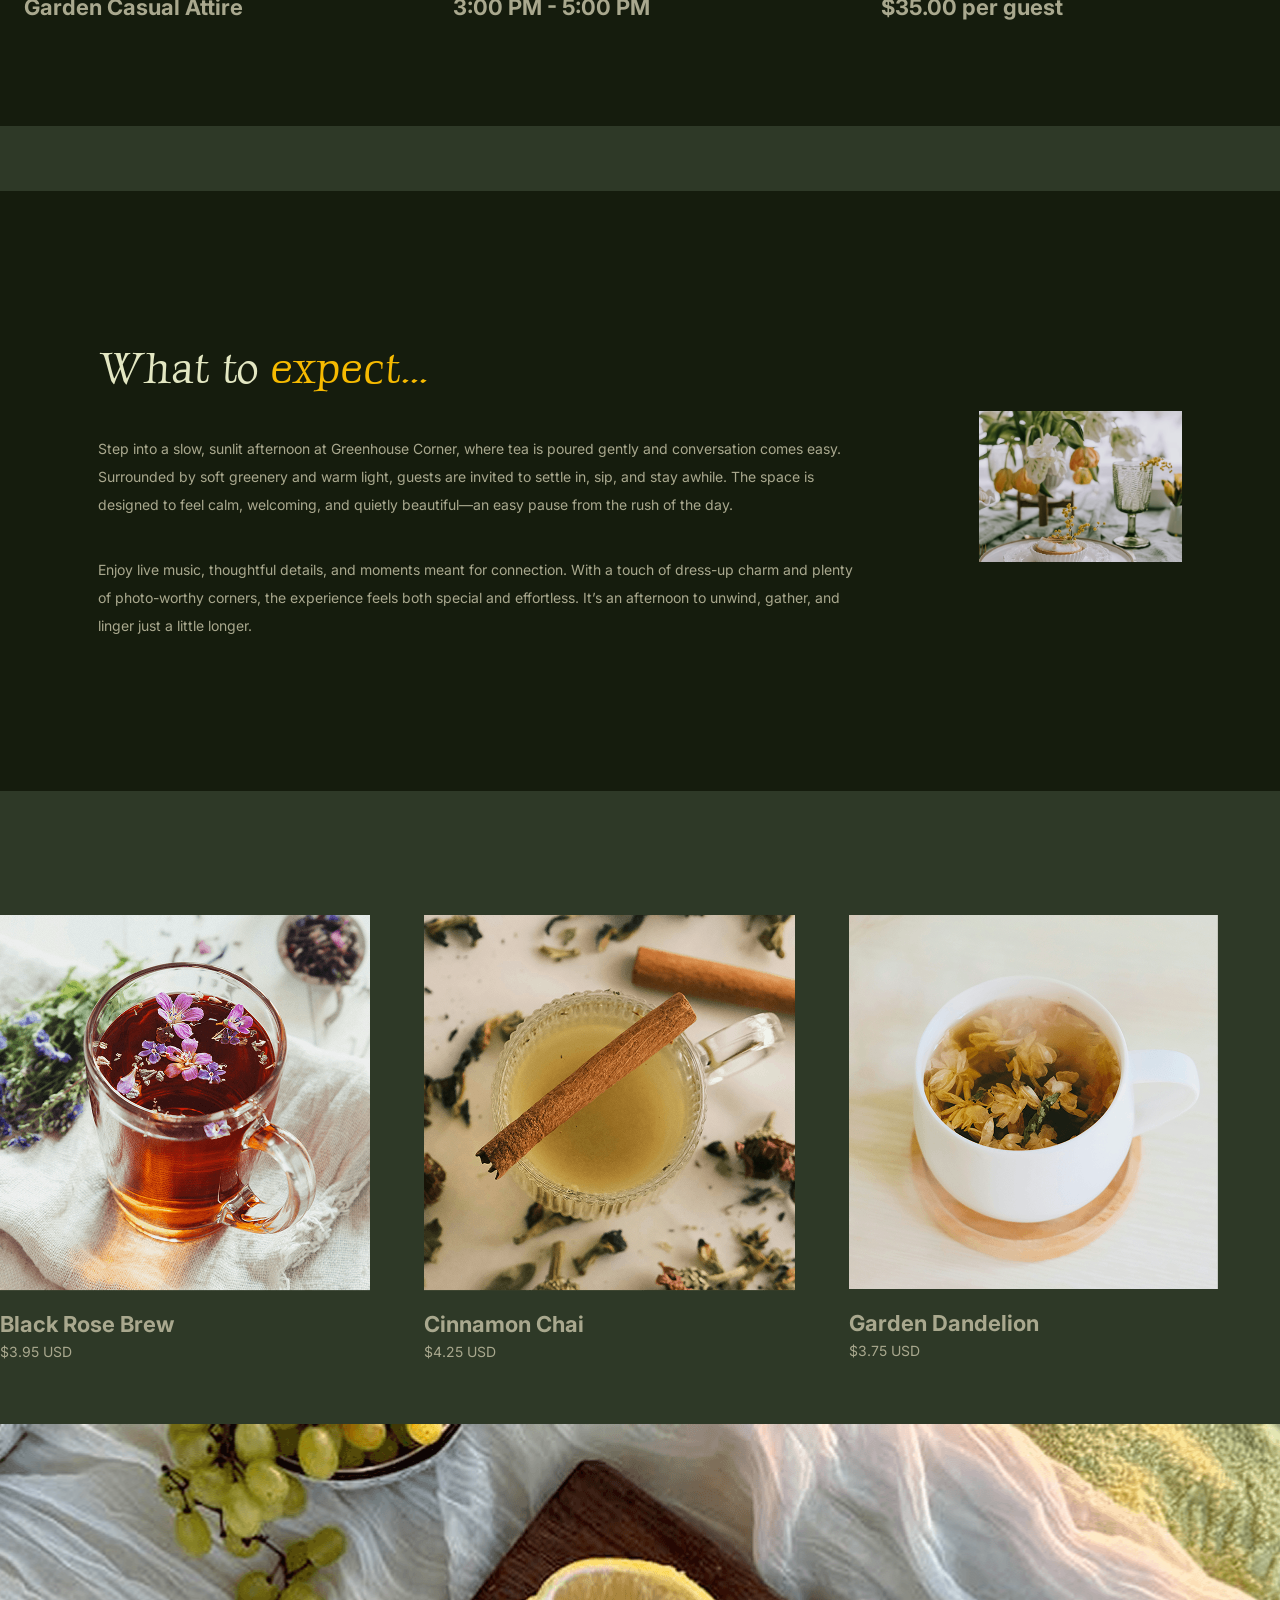
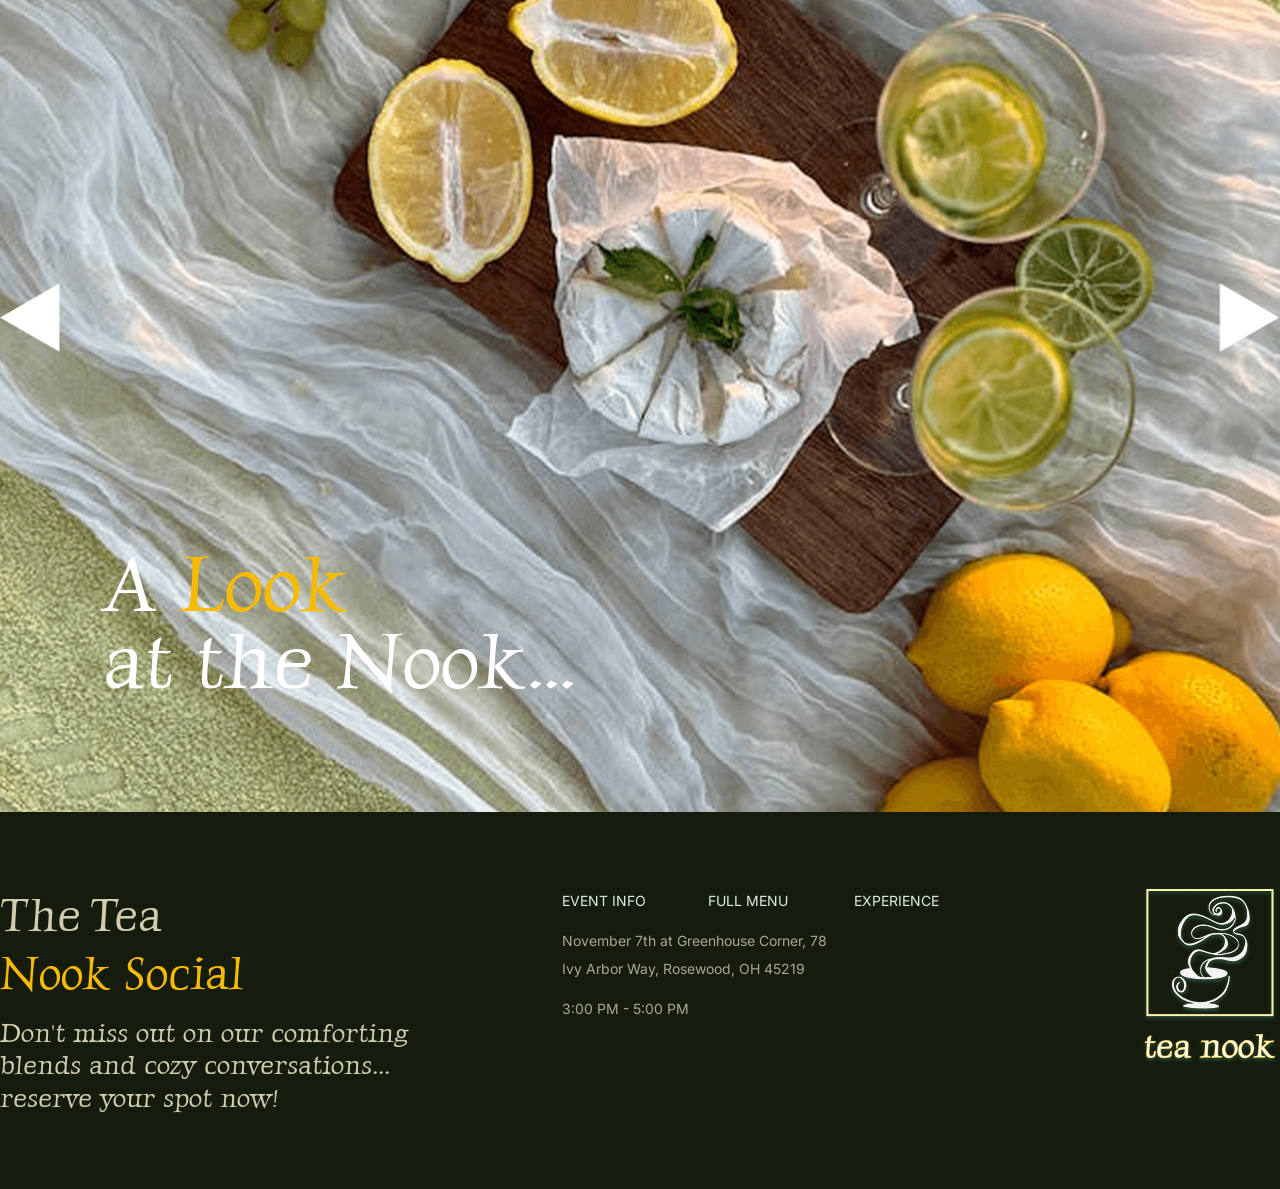
==== commit 3a960f86: "modified styles.css" ====
--- a/index.html
+++ b/index.html
@@ -2,6 +2,7 @@
 <html>
   <head>
     <meta charset="UTF-8" />
+    <meta name="viewport" content="width=device-width, initial-scale=1.0">
     <title>Tea Nook Social</title>
     <link href="styles.css" rel="stylesheet" />
   </head>
--- a/styles.css
+++ b/styles.css
@@ -10,6 +10,11 @@
   text-decoration: none;
 }
 
+img {
+  max-width: 100%;
+  height: auto;
+}
+
 body {
   margin: 0;
 }
@@ -25,7 +30,7 @@
 
 .expectations-bg {
   background-color: #2e3927;
-  height: 730px;
+  min-height: 730px;
   display: flex;
   justify-content: center;
   align-items: center;
@@ -34,7 +39,8 @@
 .expectations {
   background-color: #151c0d;
   height: 600px;
-  width: 1307px;
+  max-width: 1307px;
+  width: 100%;
   margin: 0 auto;
   display: flex;
   justify-content: center;
@@ -42,7 +48,8 @@
 }
 
 .expectations-container {
-  width: 1084px;
+  max-width: 1084px;
+  width: 100%;
   height: 411px;
   margin: 0 auto;
 
@@ -127,7 +134,8 @@
 }
 
 .gallery-items li {
-  width: 400px;
+  max-width: 400px;
+  width: 100%;
 }
 
 .gallery-items img {
@@ -156,6 +164,7 @@
   display: flex;
   gap: 53.5px;
   max-width: 1307px;
+  width: 100%;
 }
 
 .tea-items li a {
@@ -172,17 +181,28 @@
 /* FOOTER */
 footer {
   background-color: #151c0d;
-  height: 314px;
-  display: flex;
-  align-items: center;
+  padding-top: 75px;
+  padding-bottom: 75px;
 }
 
 .footer-content {
-  width: 1311px;
+  max-width: 1310px;
+  width: 100%;
   margin: 0 auto;
+
   display: flex;
   justify-content: space-between;
-  align-items: center;
+  align-items: flex-start;
+}
+
+.footer-left .footer-heading {
+  font-size: 4.6rem;
+  line-height: 1.25;
+  font-family: "Luxurious Roman", serif;
+  font-weight: 400;
+  font-style: normal;
+  color: #cfcdae;
+  text-transform: none;
 }
 
 .footer-left,
@@ -194,20 +214,54 @@
 
 .footer-left {
   gap: 1.5rem;
+  max-width: 422px;
+  width: 100%;
+}
+
+.footer-left h3 {
+  max-width: 422px;
+  width: 100%;
 }
 
 .footer-middle {
+  display: flex;
+  flex-direction: column;
   gap: 1.2rem;
-  align-items: center;
+  align-items: flex-start;
+  max-width: 438px;
+  width: 100%;
+}
+
+.footer-middle p {
+  max-width: 100%;
 }
 
 .footer-right {
-  align-items: center;
+  display: flex;
+  align-items: center;
+}
+
+.footer-right .logo {
+  margin-top: 0;
 }
 
 .footer-nav {
   display: flex;
-  gap: 3rem;
+  justify-content: space-between;
+  width: 100%;
+}
+
+.footer-nav li {
+  flex: 1;
+}
+
+.footer-nav li a {
+  margin-left: 0;
+  text-decoration: none !important;
+}
+
+.footer-nav a {
+  color: #dbeee3;
 }
 
 /* HEADINGS */
@@ -257,7 +311,7 @@
 
 /* HEADER */
 header {
-  width: 100vw;
+  width: 100%;
   background-color: #787c73;
   background-image: url("images/banner-bg-pic.png");
   background-repeat: no-repeat;
@@ -269,8 +323,8 @@
 
 /* HERO */
 .hero {
-  width: 100vw;
-  height: 805px;
+  width: 100%;
+  min-height: 805px;
   background-image: url("images/herobg.png");
   background-repeat: no-repeat;
   background-size: cover;
@@ -294,6 +348,7 @@
 
   margin-left: 103px;
   max-width: 617px;
+  width: 100%;
 }
 
 .hero-content h3 {
@@ -301,21 +356,23 @@
 }
 
 .hero-subtag {
-  width: 555px;
+  max-width: 555px;
+  width: 100%;
   height: 63px;
   padding-top: 30px;
 }
 
 .hero-tagline {
-  width: 617px;
+  max-width: 617px;
+  width: 100%;
   height: 158px;
   padding-top: 298px;
 }
 
 /* LARGE GALLERY */
 .largegallery1 {
-  width: 100vw;
-  height: 988px;
+   width: 100%;
+  min-height: 988px;
   background-image: url("images/largegallery.png");
   background-repeat: no-repeat;
   background-size: cover;
@@ -335,7 +392,8 @@
   position: absolute;
   bottom: 113px;  
   left: 103px;
-  width: 475px;
+  max-width: 475px;
+  width: 100%;
 }
 
 /* LISTS */
@@ -345,7 +403,7 @@
 
 /* LOGO */
 .logo {
-  margin-top: 84px;
+  margin-top: 0;
 }
 
 * NAVIGATION */
@@ -388,16 +446,6 @@
   font-size: 1.4rem;
   line-height: 2.8rem;
   color: #a9a88e;
-  text-transform: none;
-}
-
-.footer-heading {
-  font-family: "Luxurious Roman", serif;
-  font-weight: 400;
-  font-style: normal;
-  font-size: 4.6rem;
-  line-height: 3.24rem;
-  color: #e3e7c2;
   text-transform: none;
 }
 
@@ -447,4 +495,133 @@
 h4-color: #A9A88E
 paragraph-color: #A9A88E
 footer-paragraph-color: #585777
-*/+*/
+
+@media (max-width: 768px) {
+
+/* NAVIGATION */
+nav ul {
+  flex-direction: column;
+  height: auto;
+  gap: 10px;
+}
+
+.side-nav {
+  flex-direction: column;
+  margin-right: 0;
+  align-items: center;
+  gap: 10px;
+}
+
+nav li a {
+  margin-left: 0;
+}
+
+/* HERO */
+.hero {
+  min-height: auto;
+  padding: 60px 20px;
+}
+
+.hero-content {
+  margin-left: 0;
+  text-align: center;
+  max-width: 100%;
+}
+
+/* TEXT STYLES */
+h1 {
+  font-size: 4rem;
+  line-height: 4.2rem;
+}
+
+h2 {
+  font-size: 3rem;
+  line-height: 3.5rem;
+}
+
+h3 {
+  font-size: 2rem;
+  line-height: 2.6rem;
+}
+
+p {
+  font-size: 1.3rem;
+  line-height: 2.2rem;
+}
+
+/* FEATURED GALLERY */
+.gallery-items {
+  flex-direction: column;
+  gap: 20px;
+  align-items: center;
+}
+
+.gallery-items li {
+  max-width: 100%;
+  max-width: 350px;
+}
+
+/* WHAT TO EXPECT */
+.expectations-container {
+  flex-direction: column;
+  gap: 30px;
+  padding: 20px;
+}
+
+.expectations-left, .expectations-right {
+  width: 100%;
+}
+
+.expectations-bg {
+  padding: 40px 0;
+}
+
+/* FEATURED MENU */
+.tea-items {
+  flex-direction: column;
+  gap: 20px;
+  align-items: center;
+}
+
+.tea-items li {
+  width: 100%;
+  max-width: 300px;
+}
+
+/* LARGE GALLERY */
+.largegallery1 {
+  min-height: auto;
+  padding: 60px 20px;
+}
+
+.largegallery1-tagline {
+  position: static;
+  text-align: center;
+  width: 100%;
+}
+
+.arrow {
+  display: none;
+}
+
+/* FOOTER */
+.footer-content {
+  flex-direction: column;
+  gap: 30px;
+  align-items: center;
+}
+
+.footer-left, .footer-middle, .footer-right {
+  width: 100%;
+  text-align: center;
+}
+
+.footer-nav {
+  flex-direction: column;
+  gap: 10px;
+}
+  
+
+
+}
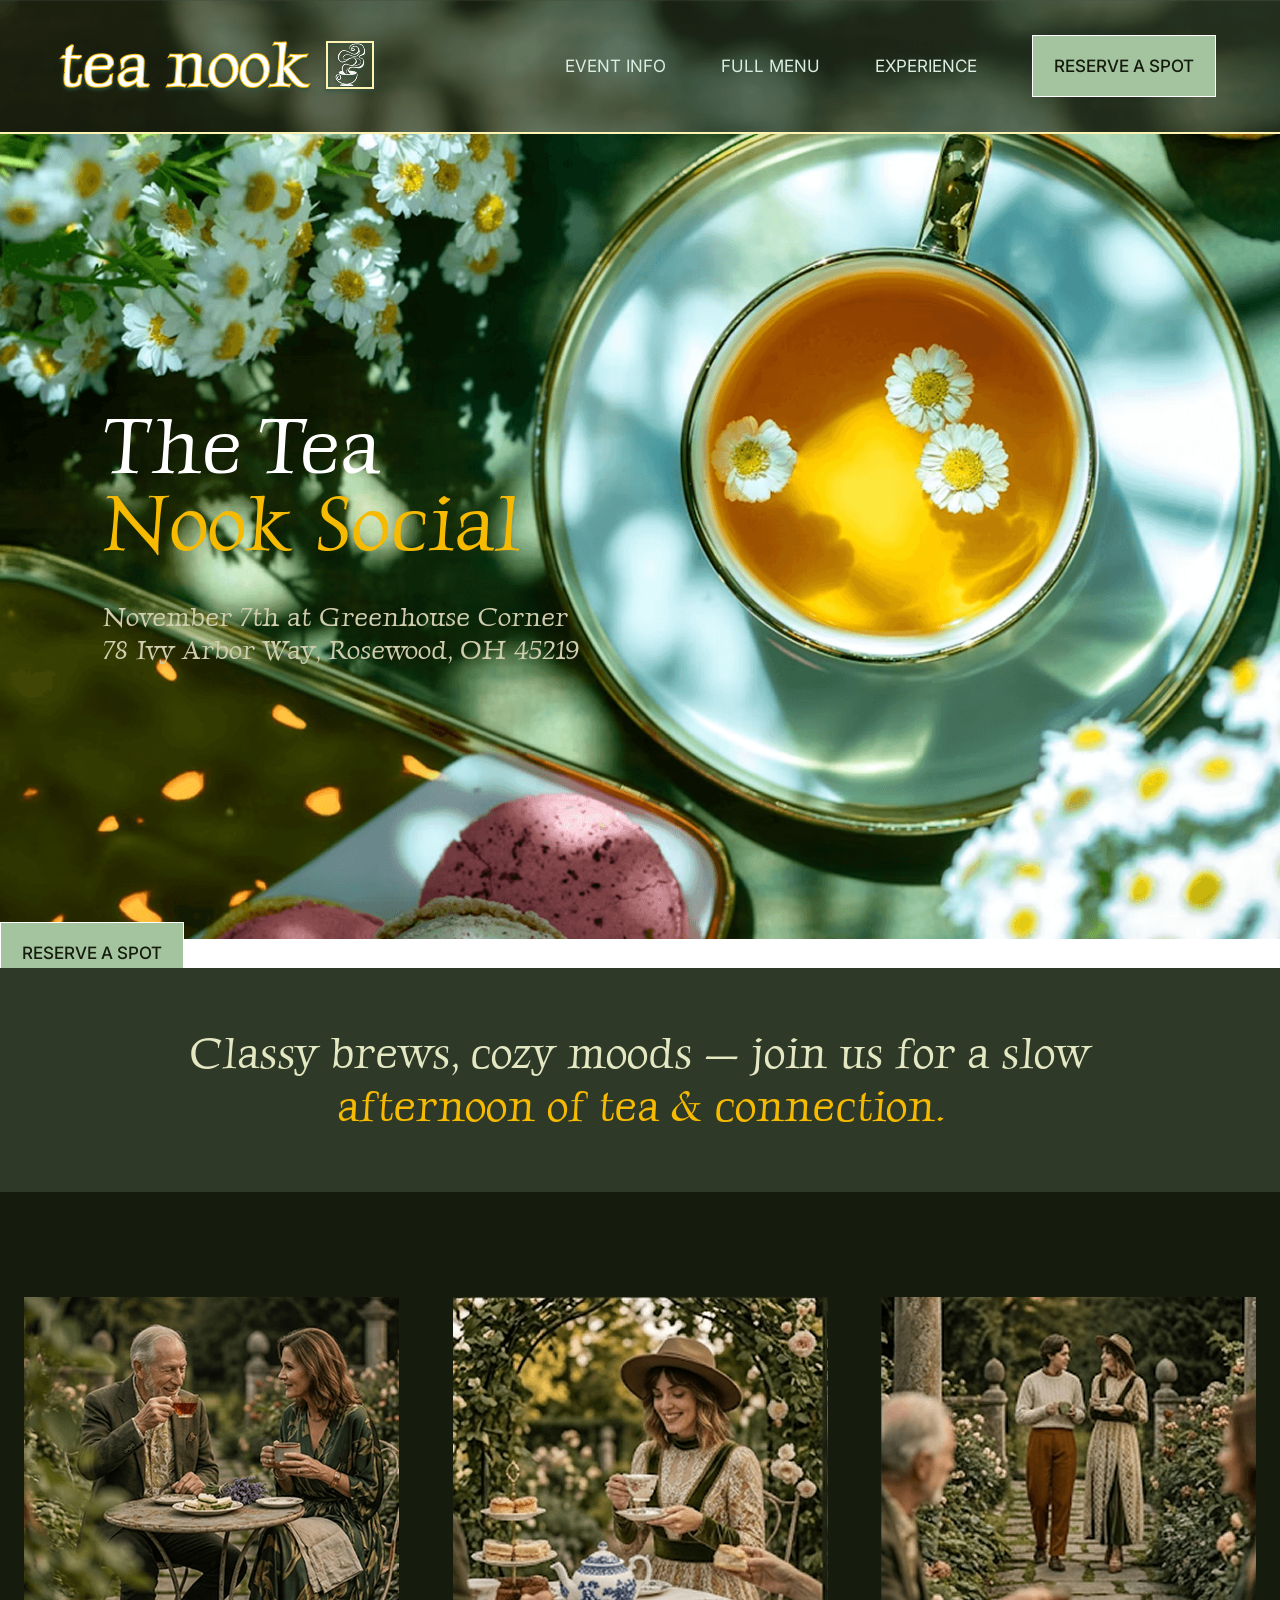
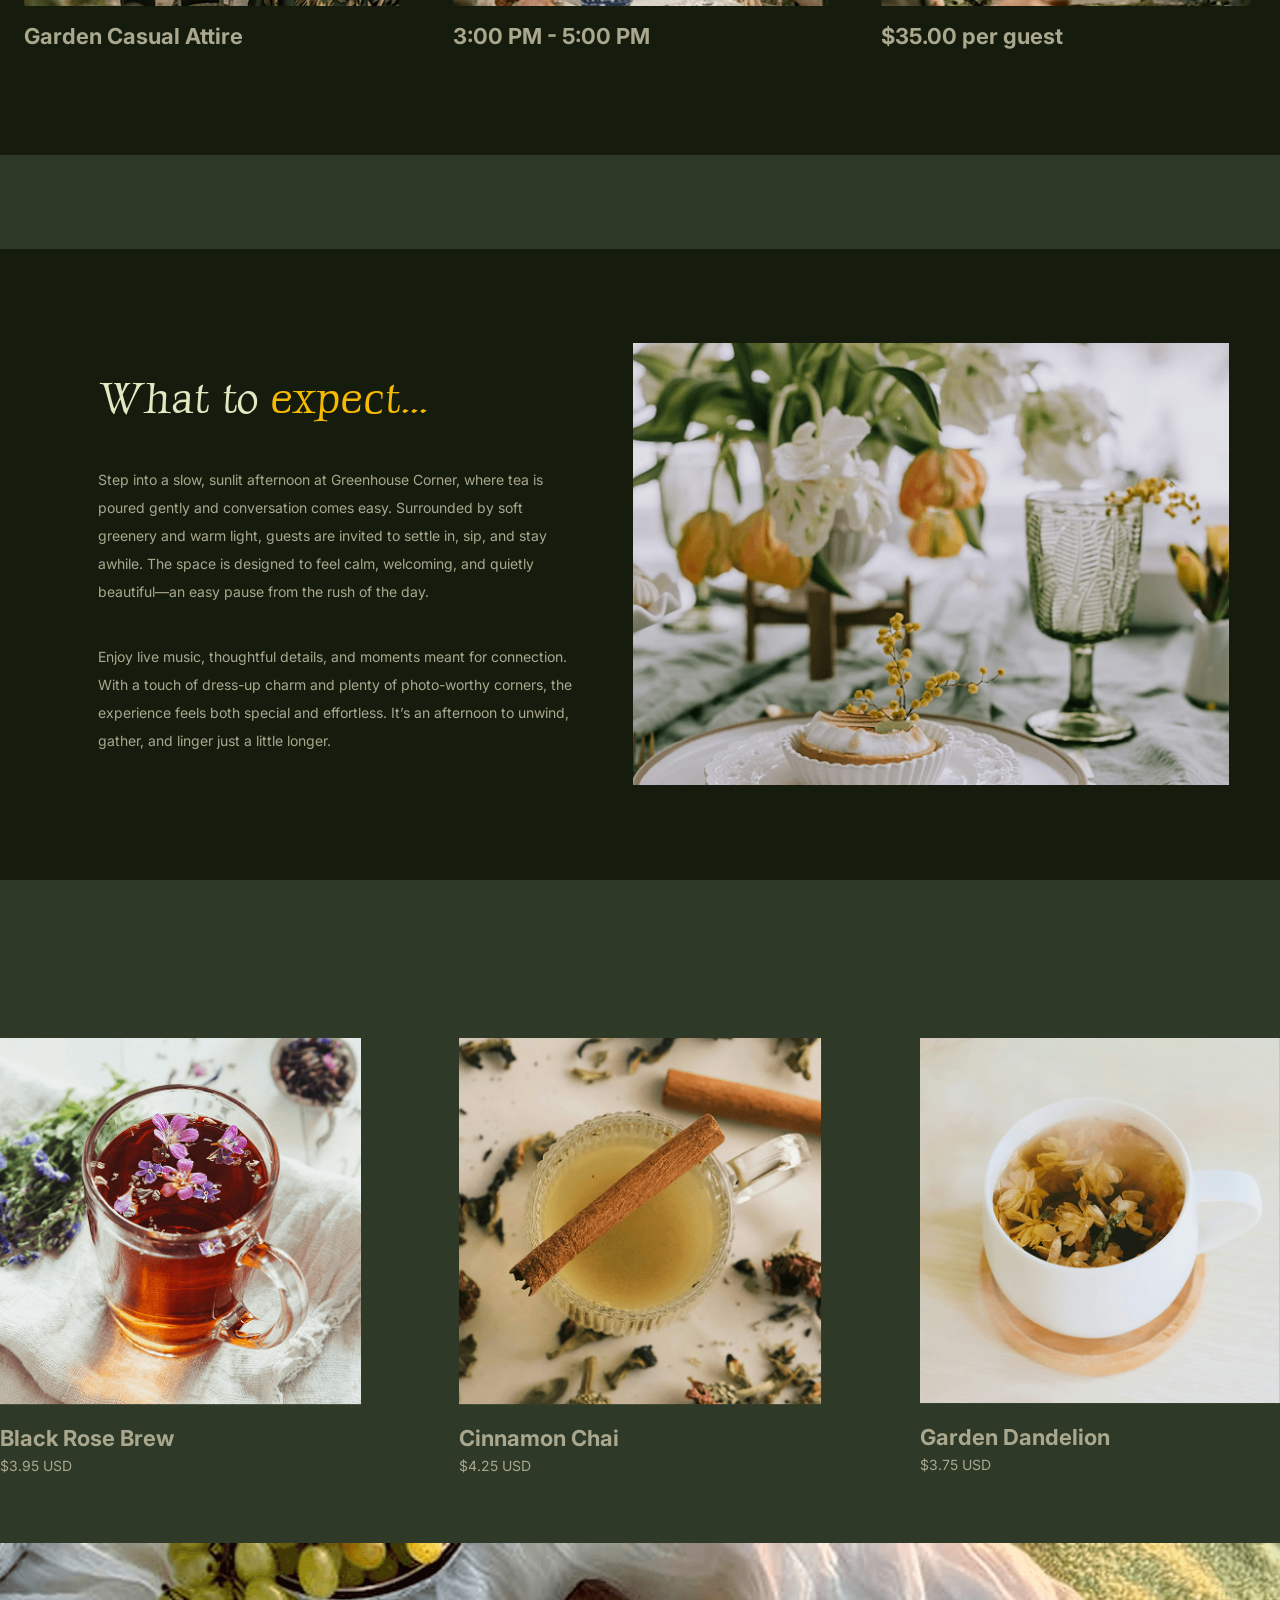
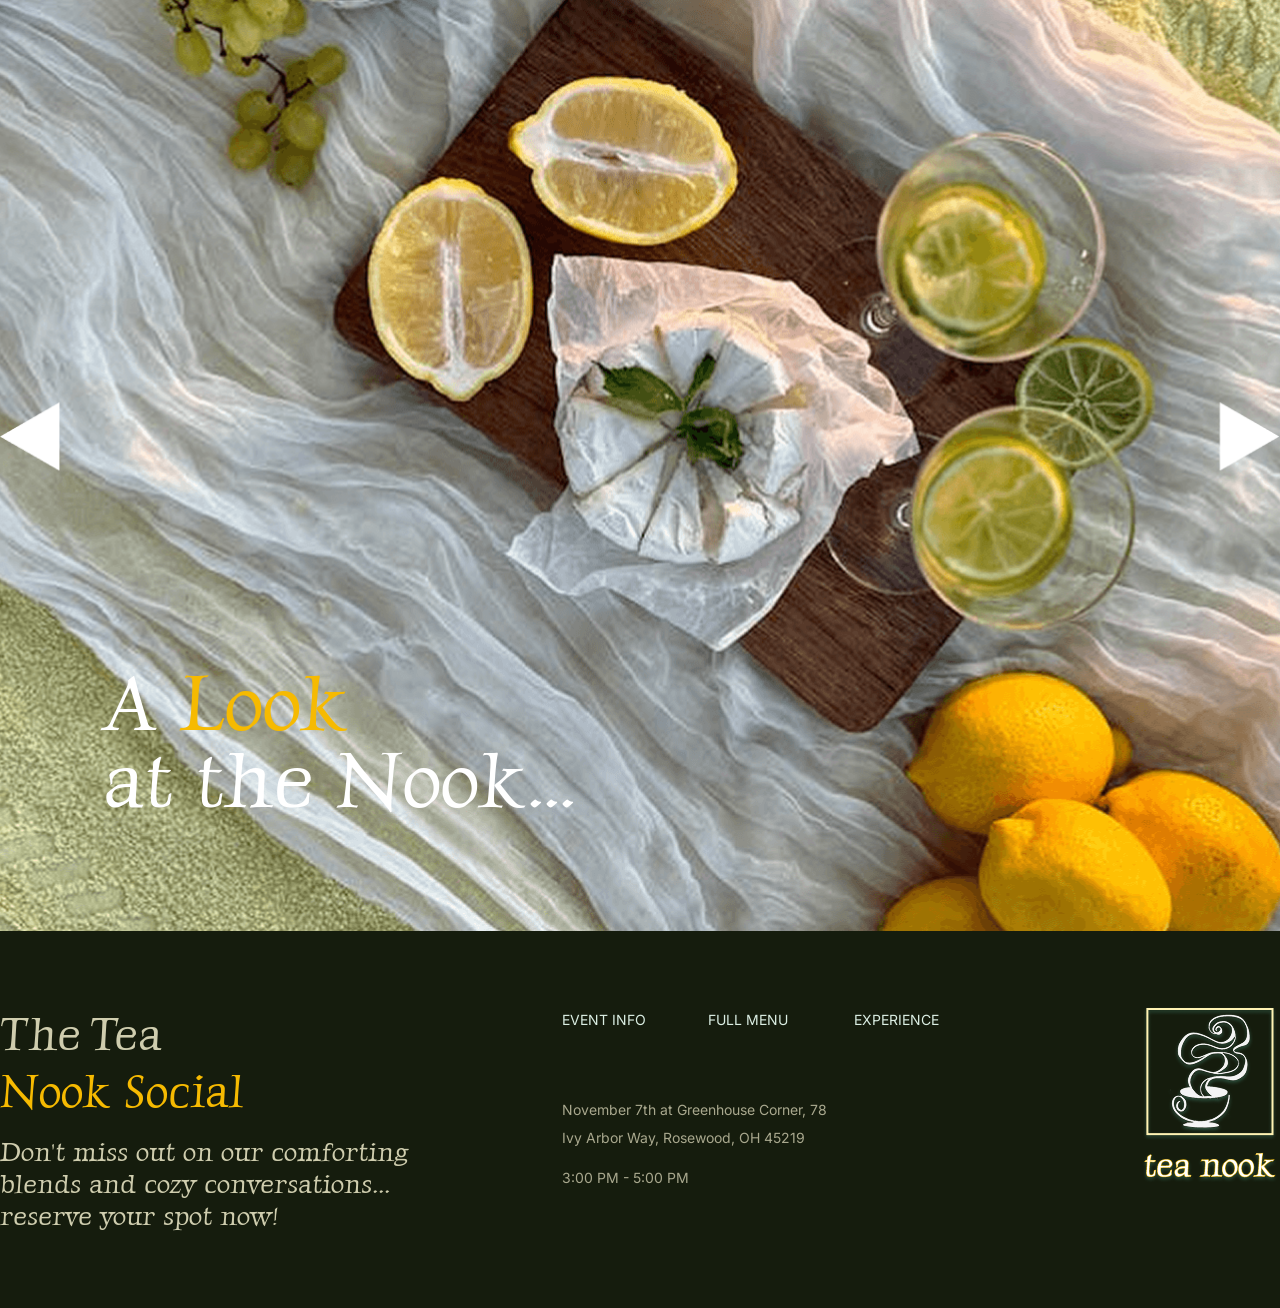
==== commit c97cddd2: "modified styles.css" ====
--- a/index.html
+++ b/index.html
@@ -38,6 +38,10 @@
           </h3>
 
         </div>
+      </section>
+
+      <section class="mobile-cta">
+  <a href="#" class="btn">RESERVE A SPOT</a>
       </section>
 
       <section class="featured-gallery">
--- a/styles.css
+++ b/styles.css
@@ -30,41 +30,45 @@
 
 .expectations-bg {
   background-color: #2e3927;
-  min-height: 730px;
-  display: flex;
-  justify-content: center;
-  align-items: center;
+  padding: 94px 0 95px;
 }
 
 .expectations {
   background-color: #151c0d;
-  height: 600px;
   max-width: 1307px;
   width: 100%;
   margin: 0 auto;
-  display: flex;
-  justify-content: center;
-  align-items: center;
 }
 
 .expectations-container {
   max-width: 1084px;
   width: 100%;
-  height: 411px;
   margin: 0 auto;
 
   display: flex;
   justify-content: space-between;
   align-items: center;
-  gap: 111px;
-
-  padding-left: 66px;
-  padding-right: 66px;
+
+  gap: 60px;
+
+  padding: 94px 66px 95px;
 }
 
 .expectations-left {
-  display: flex;
-  flex-direction: column;
+  flex: 0 0 45%;
+  max-width: 475px;
+  display: flex;
+  flex-direction: column;
+}
+
+.expectations-right {
+  flex: 0 0 55%;
+}
+
+.expectations-right img {
+  width: 100%;
+  height: auto;
+  display: block;
 }
 
 /* BASE ELEMENTS */
@@ -162,9 +166,10 @@
 
 .tea-items {
   display: flex;
-  gap: 53.5px;
+  justify-content: center;
+  gap: 97.8px;
   max-width: 1307px;
-  width: 100%;
+  margin: 0 auto;
 }
 
 .tea-items li a {
@@ -253,6 +258,7 @@
 
 .footer-nav li {
   flex: 1;
+  padding-bottom: 50px;
 }
 
 .footer-nav li a {
@@ -498,6 +504,17 @@
 */
 
 @media (max-width: 768px) {
+/* KEY ELEMENTS */
+.btn {
+  font-size: 1.4rem;
+  padding: 1.2rem 1.5rem;
+}
+
+section {
+  padding-left: 20px;
+  padding-right: 20px;
+}
+
 
 /* NAVIGATION */
 nav ul {
@@ -507,32 +524,60 @@
 }
 
 .side-nav {
-  flex-direction: column;
-  margin-right: 0;
-  align-items: center;
-  gap: 10px;
+  display: none;
 }
 
 nav li a {
   margin-left: 0;
+  font-size: 1.4rem;
+}
+
+nav .btn {
+  display: none;
+}
+
+.mobile-cta {
+  background-color: #151c0d;
+  text-align: center;
+  padding: 20px 0;
+}
+
+.mobile-cta .btn {
+  display: inline-block;
 }
 
 /* HERO */
 .hero {
-  min-height: auto;
-  padding: 60px 20px;
+  position: relative;
+  display: flex;
+  align-items: flex-start;
+
+  min-height: 500px;
+
+  padding: 40px 20px;
 }
 
 .hero-content {
-  margin-left: 0;
-  text-align: center;
-  max-width: 100%;
+  position: absolute;
+  top: 60px;
+  left: 20px;
+  max-width: 220px;
+  text-align: left;
 }
 
 /* TEXT STYLES */
+header {
+  height: auto;
+  padding: 10px 0;
+}
+
+nav ul {
+  height: auto;
+}
+
 h1 {
-  font-size: 4rem;
-  line-height: 4.2rem;
+  font-size: 2.8rem;
+  line-height: 3rem;
 }
 
 h2 {
@@ -541,8 +586,8 @@
 }
 
 h3 {
-  font-size: 2rem;
-  line-height: 2.6rem;
+  font-size: 1.6rem;
+  line-height: 2rem;
 }
 
 p {
@@ -551,6 +596,18 @@
 }
 
 /* FEATURED GALLERY */
+.featured-gallery-top {
+  height: auto;
+  padding: 40px 20px;
+  max-width: 260px;
+
+}
+
+.featured-gallery-top h2 {
+  max-width: 320px;
+  margin: 0 auto;
+}
+
 .gallery-items {
   flex-direction: column;
   gap: 20px;
@@ -571,6 +628,7 @@
 
 .expectations-left, .expectations-right {
   width: 100%;
+  flex: 1;
 }
 
 .expectations-bg {
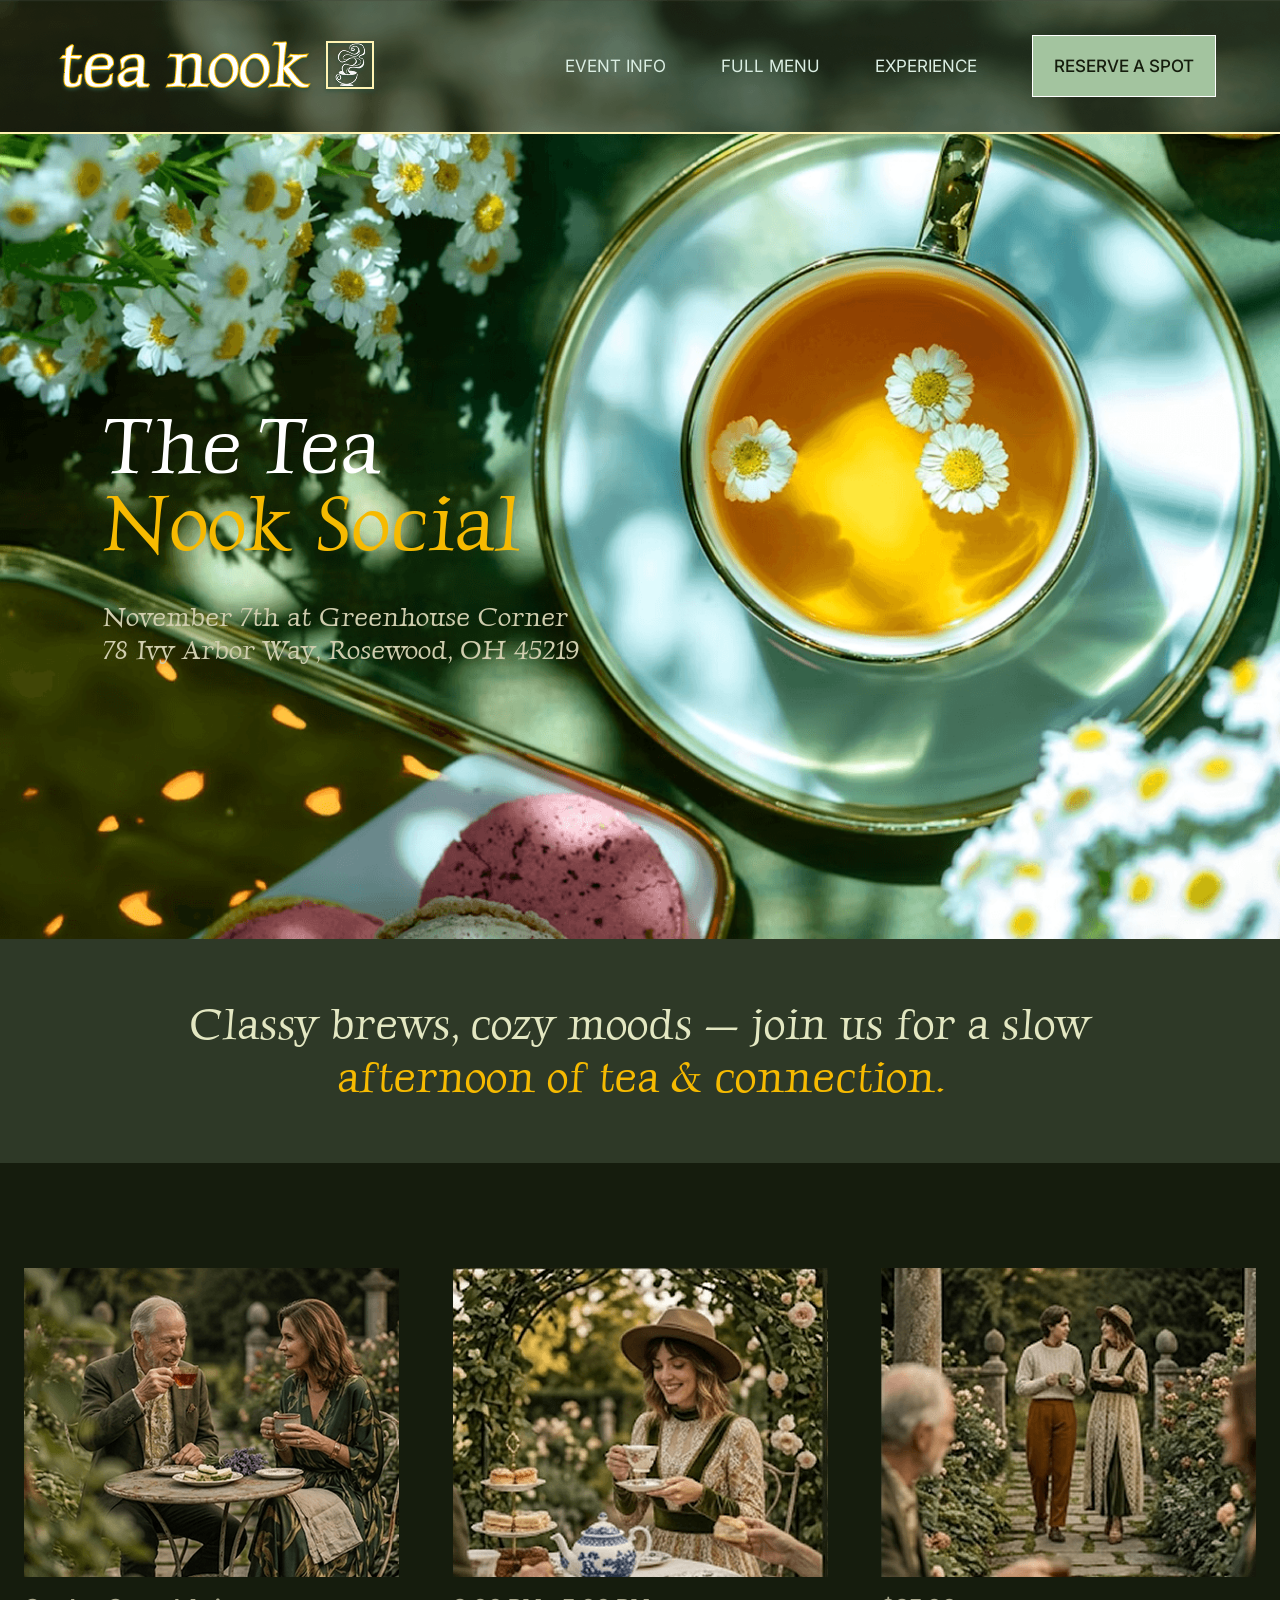
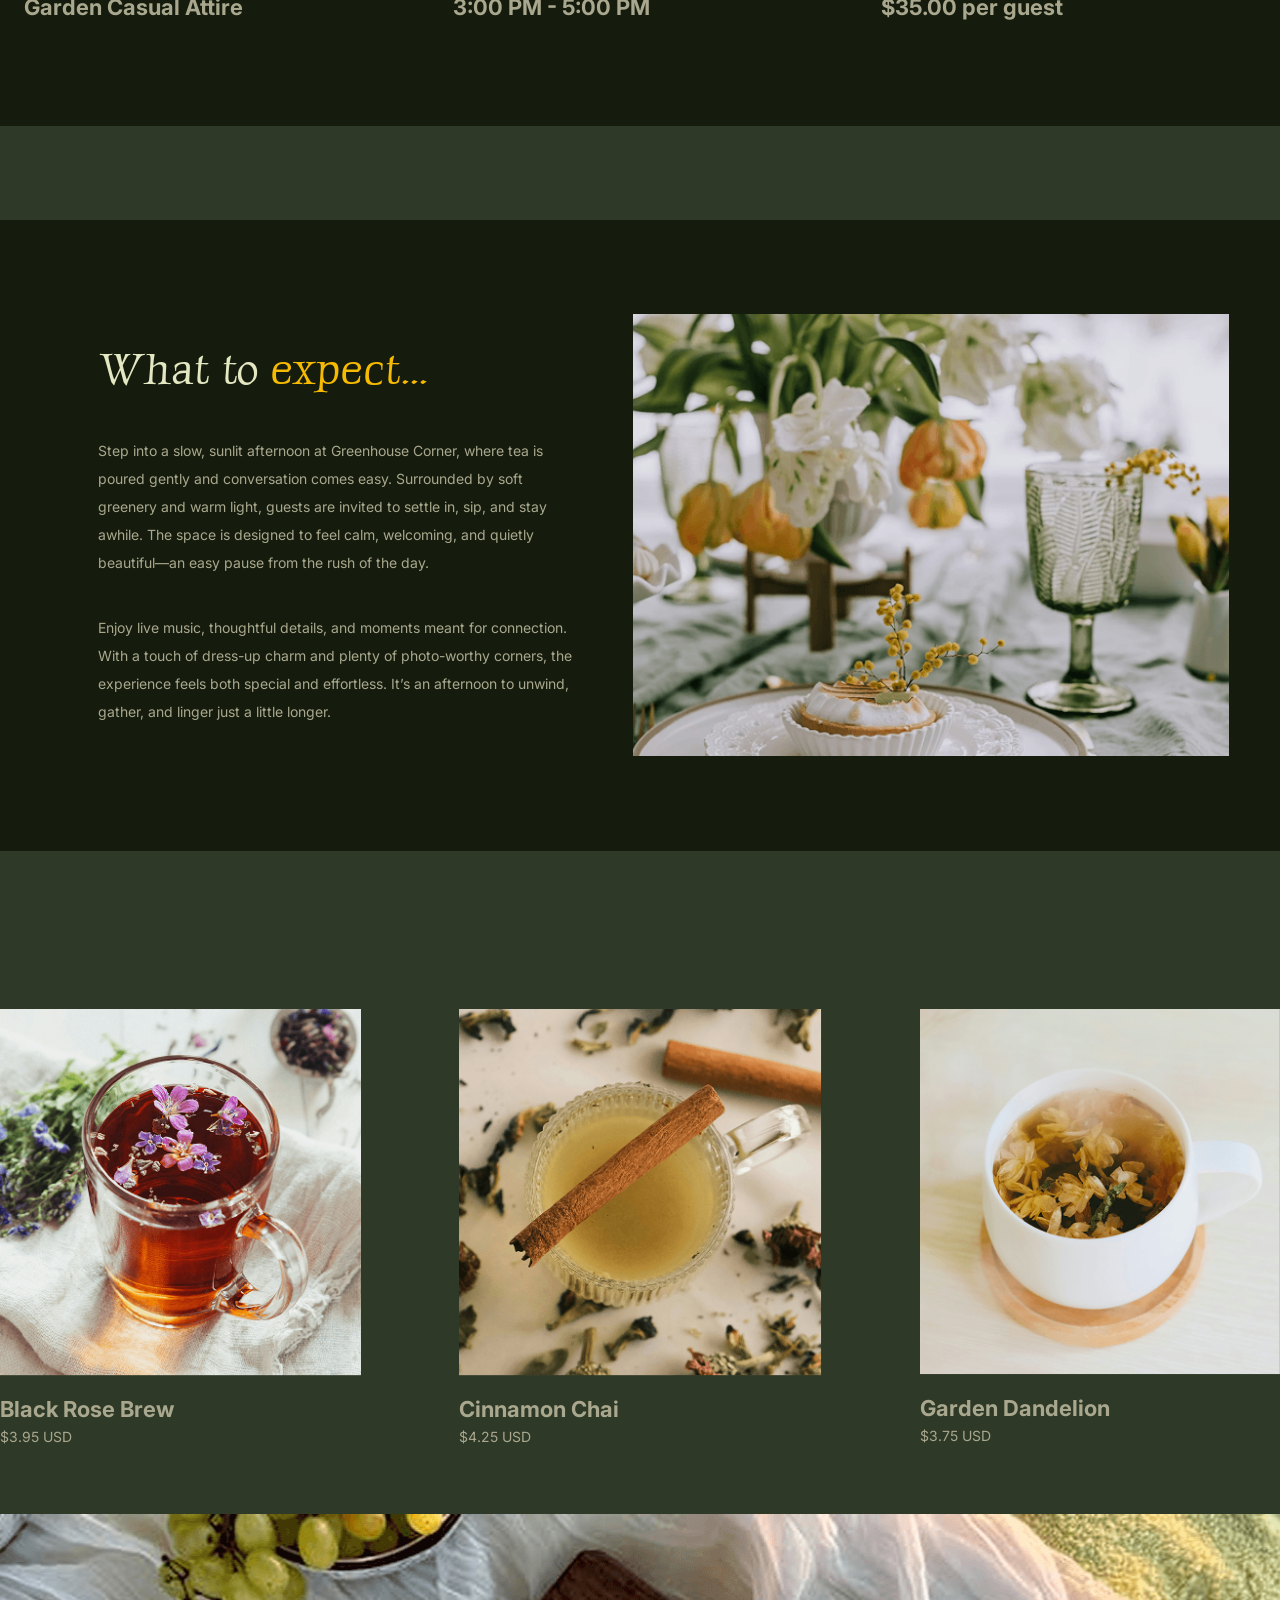
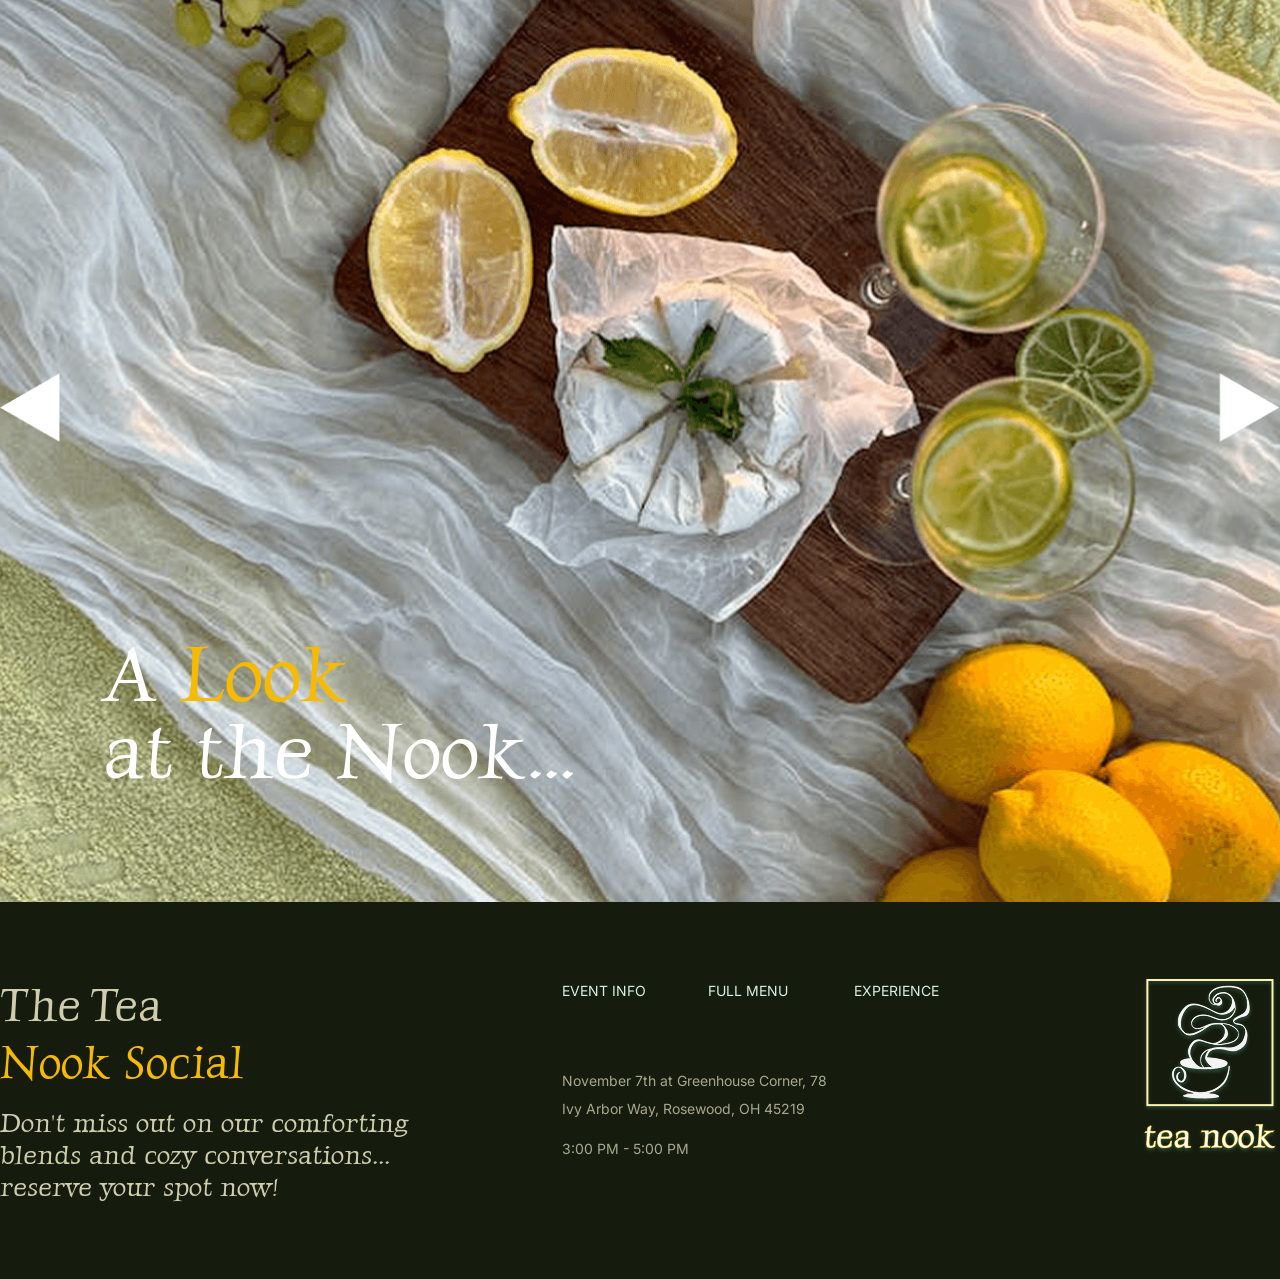
==== commit d97d0831: "remove unused mobile images and CTA section from index.html" ====
--- a/index.html
+++ b/index.html
@@ -38,10 +38,6 @@
           </h3>
 
         </div>
-      </section>
-
-      <section class="mobile-cta">
-  <a href="#" class="btn">RESERVE A SPOT</a>
       </section>
 
       <section class="featured-gallery">
--- a/styles.css
+++ b/styles.css
@@ -539,7 +539,7 @@
 .mobile-cta {
   background-color: #151c0d;
   text-align: center;
-  padding: 20px 0;
+  padding: 30px 0;
 }
 
 .mobile-cta .btn {
@@ -548,21 +548,32 @@
 
 /* HERO */
 .hero {
-  position: relative;
   display: flex;
   align-items: flex-start;
 
-  min-height: 500px;
-
-  padding: 40px 20px;
+  min-height: 460px;
+
+  padding: 40px 27px;
+
+  background-position: left center;
 }
 
 .hero-content {
-  position: absolute;
-  top: 60px;
-  left: 20px;
-  max-width: 220px;
+  max-width: 200px;
   text-align: left;
+  margin-top: 20px;
+
+}
+
+.hero-content h1 {
+  margin-bottom: 8px;
+
+}
+
+.hero-content h3 {
+  margin-top: 10px;
+  line-height: 1.8rem;
+  font-weight: 500;
 }
 
 /* TEXT STYLES */
@@ -576,8 +587,8 @@
 }
 
 h1 {
-  font-size: 2.8rem;
-  line-height: 3rem;
+  font-size: 2.6rem;
+  line-height: 2.8rem;
 }
 
 h2 {
@@ -599,7 +610,7 @@
 .featured-gallery-top {
   height: auto;
   padding: 40px 20px;
-  max-width: 260px;
+  max-width: 240px;
 
 }
 
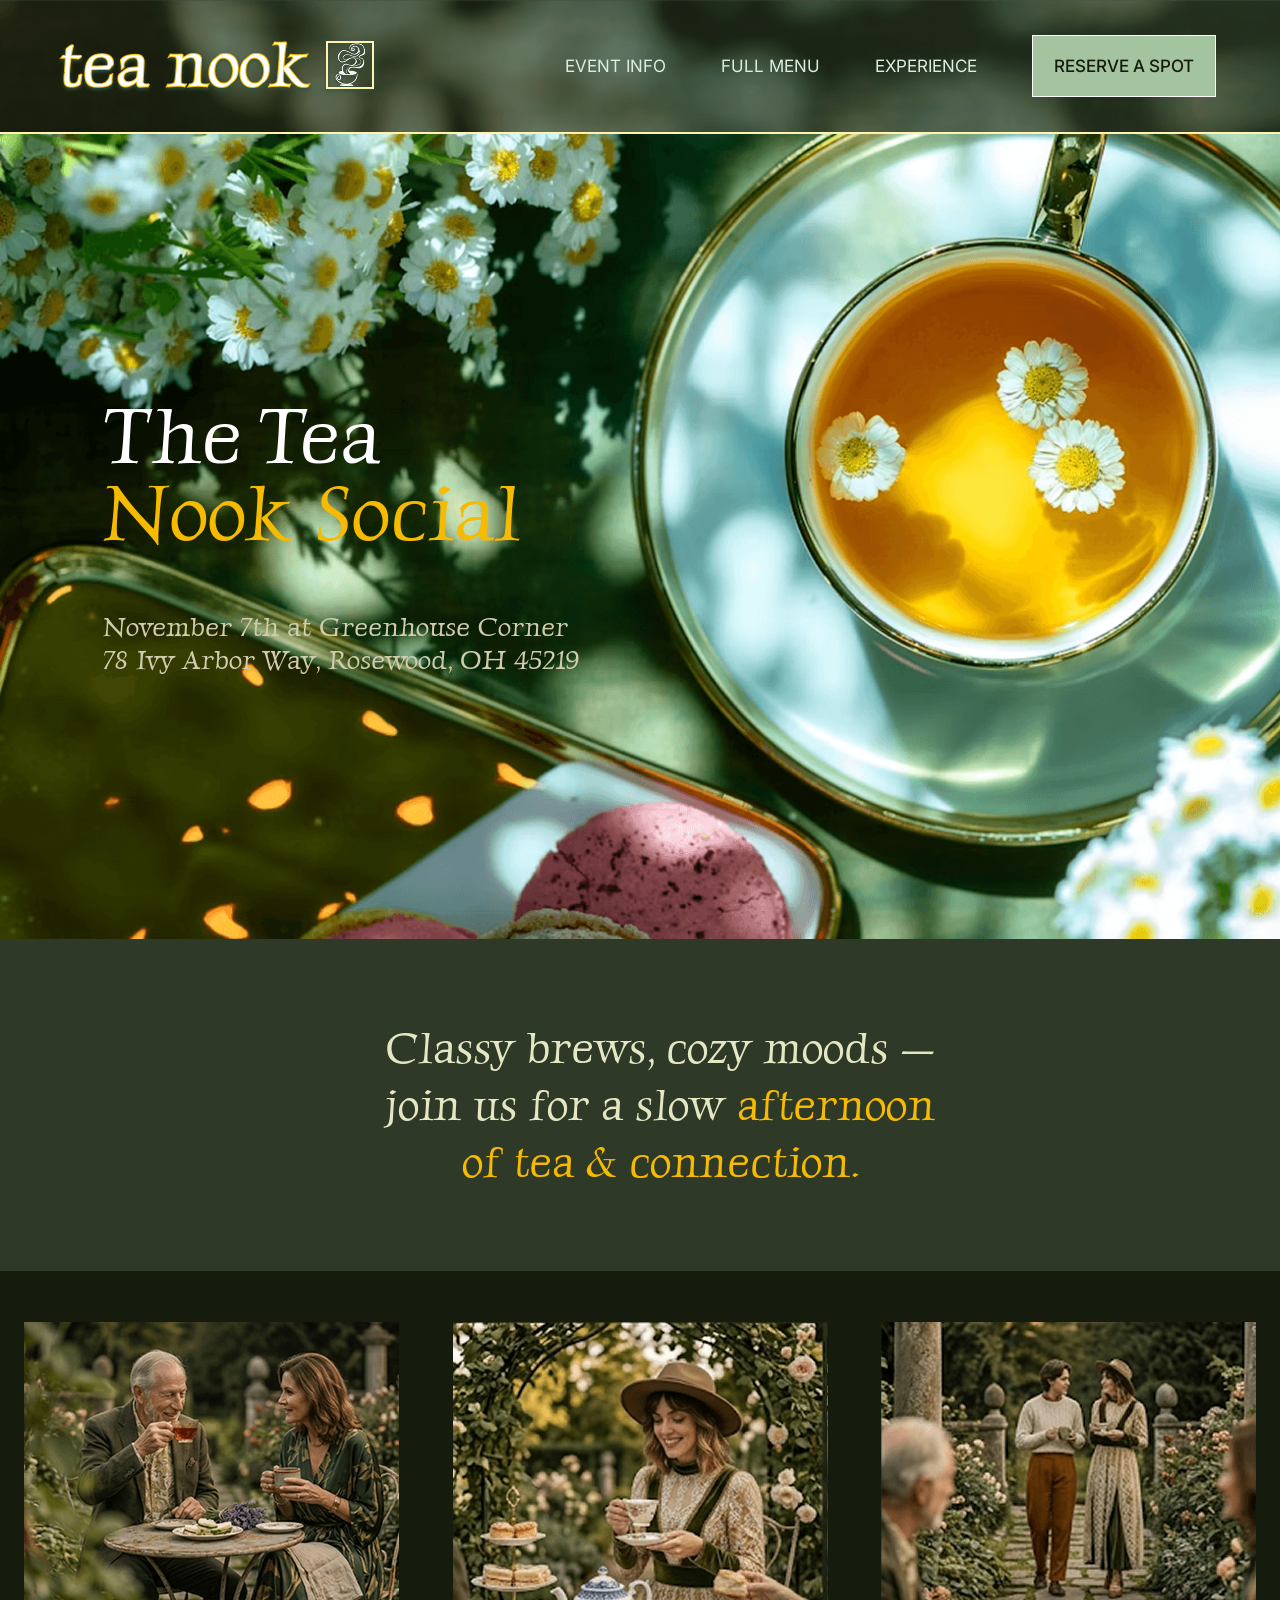
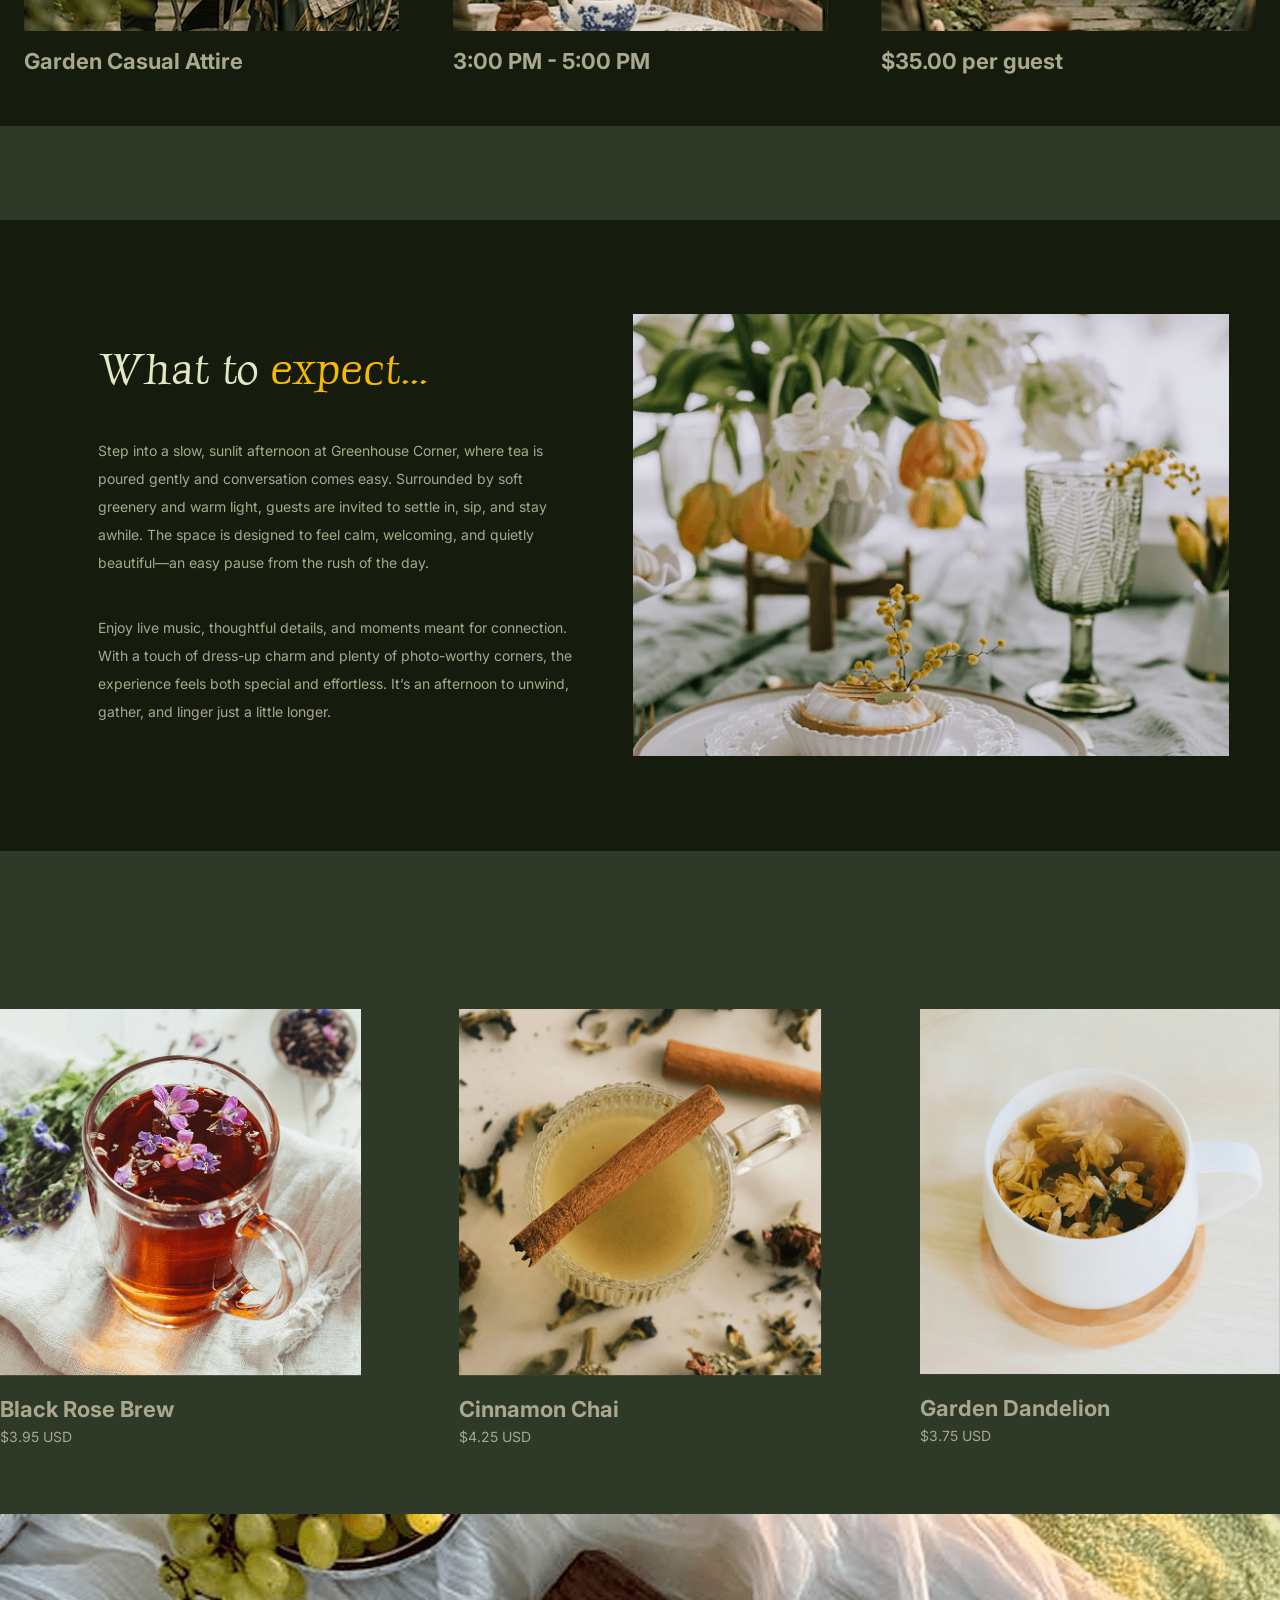
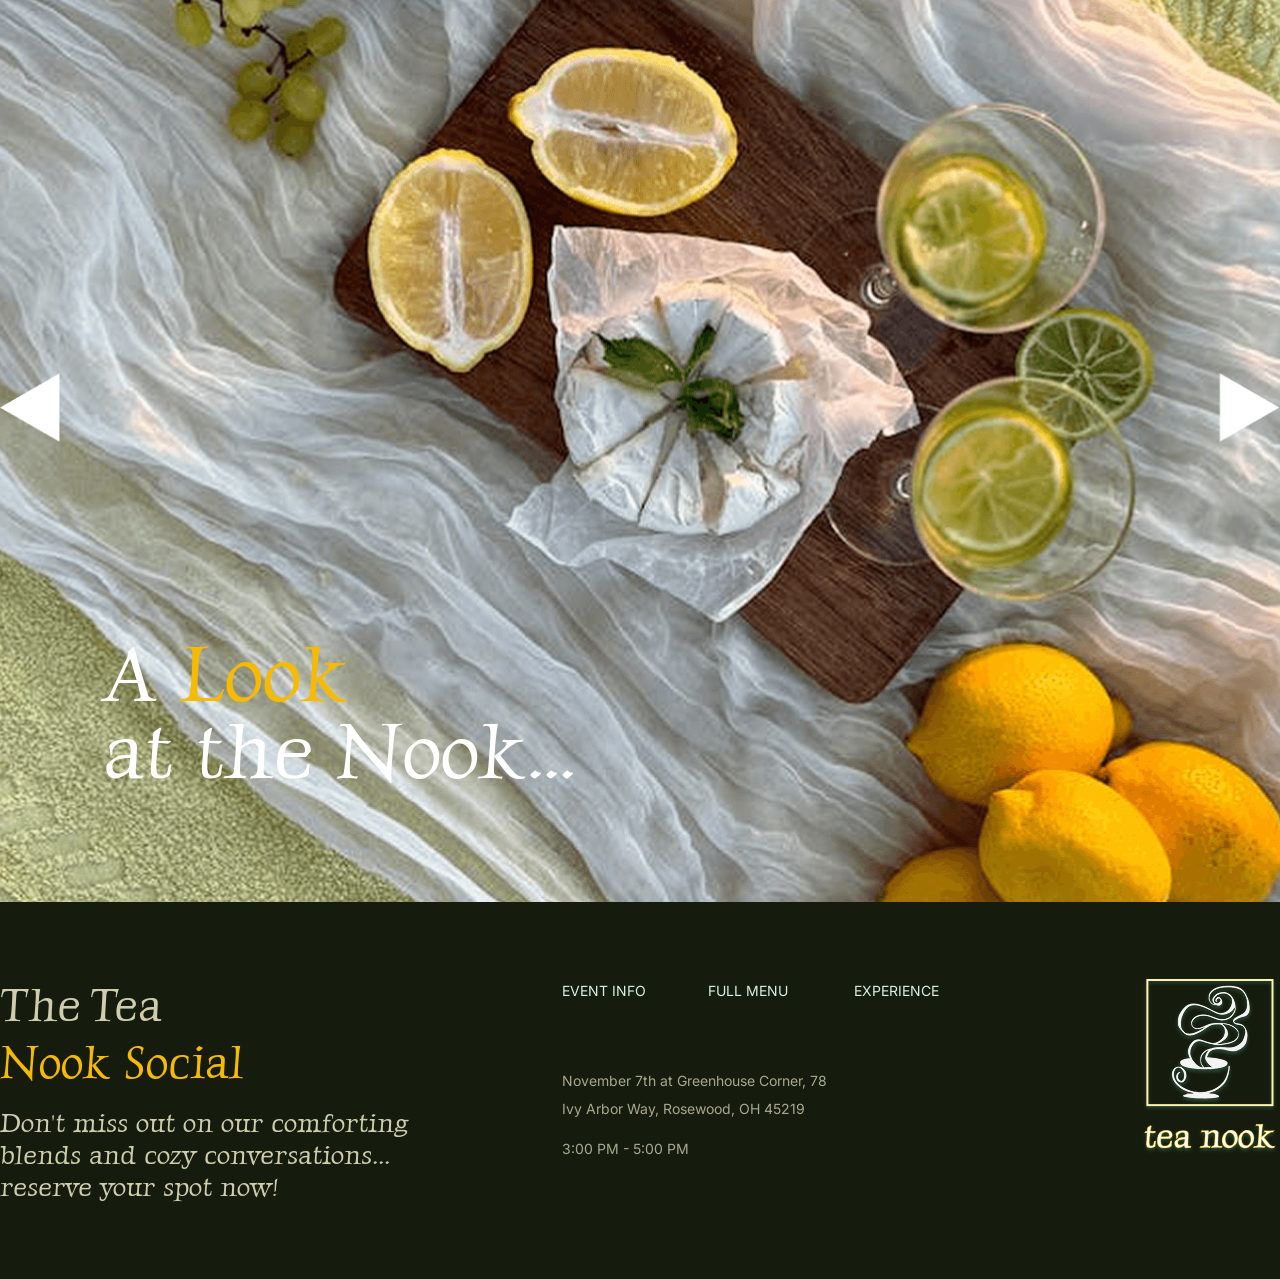
==== commit 0d993db3: "modified styles.css and index.html" ====
--- a/index.html
+++ b/index.html
@@ -43,7 +43,7 @@
       <section class="featured-gallery">
         <div class="featured-gallery-top">
           <h2>
-            Classy brews, cozy moods — join us for a slow <br />
+            Classy brews, cozy moods — join us for a slow
             <span class="yellow">afternoon of tea & connection.</span>
           </h2>
         </div>
--- a/styles.css
+++ b/styles.css
@@ -109,12 +109,21 @@
 }
 
 .featured-gallery h2 {
-  margin: 0;
+  max-width: 600px;
+  width: 100%;
+  margin: 0 auto;
+
+  line-height: 1.3;
+  text-wrap: balance;
+}
+
+.featured-gallery-top h2 span {
+  display: inline;
 }
 
 .featured-gallery-top {
   background-color: #2e3927;
-  height: 224px;
+  padding: 80px 20px;
   width: 100%;
   
   display: flex;
@@ -336,6 +345,9 @@
   background-size: cover;
   background-position: center;
 
+  padding-left: 103px;
+  padding-right: 103px;
+
   display: flex;
   align-items: center;
 }
@@ -343,29 +355,27 @@
 .hero-content {
   display: flex;
   flex-direction: column;
-  margin-left: 103px;
-  max-width: 617px; 
+
+  gap: 24px;
+
+  max-width: 800px;
+  width: 100%;
 }
 
 .hero-content {
   display: flex;
   flex-direction: column;
-  gap: 20px;
-
-  margin-left: 103px;
+  gap: 60px;
+
   max-width: 617px;
   width: 100%;
-}
-
-.hero-content h3 {
-  margin-top: 20px !important;
 }
 
 .hero-subtag {
   max-width: 555px;
   width: 100%;
   height: 63px;
-  padding-top: 30px;
+  padding-top: 60px;
 }
 
 .hero-tagline {
@@ -415,8 +425,9 @@
 * NAVIGATION */
 nav {
   width: 100%;
-  margin-left: auto;
-  margin-right: auto;
+  padding-left: 27px;
+  padding-right: 27px;
+  box-sizing: border-box;
 }
 
 nav ul {
@@ -517,6 +528,10 @@
 
 
 /* NAVIGATION */
+header {
+  width: 100%;
+}
+
 nav ul {
   flex-direction: column;
   height: auto;
@@ -548,30 +563,30 @@
 
 /* HERO */
 .hero {
-  display: flex;
-  align-items: flex-start;
-
-  min-height: 460px;
-
-  padding: 40px 27px;
-
-  background-position: left center;
+   display: flex;
+
+  justify-content: flex-start; 
+  align-items: center;
+
+  min-height: 90vh;
+
+  padding-left: 27px;
+  padding-right: 27px;
+
+  background-position: center;
 }
 
 .hero-content {
-  max-width: 200px;
+  max-width: 210px;
   text-align: left;
-  margin-top: 20px;
-
+  gap: 2px;
 }
 
 .hero-content h1 {
-  margin-bottom: 8px;
-
+    line-height: 1.1;
 }
 
 .hero-content h3 {
-  margin-top: 10px;
   line-height: 1.8rem;
   font-weight: 500;
 }
@@ -592,8 +607,8 @@
 }
 
 h2 {
-  font-size: 3rem;
-  line-height: 3.5rem;
+  font-size: 2.4rem;
+  line-height: 3.2rem;
 }
 
 h3 {
@@ -608,15 +623,18 @@
 
 /* FEATURED GALLERY */
 .featured-gallery-top {
-  height: auto;
-  padding: 40px 20px;
-  max-width: 240px;
+  padding: 60px 20px;
+  width: 100%;
 
 }
 
 .featured-gallery-top h2 {
   max-width: 320px;
   margin: 0 auto;
+  text-align: center;}
+
+.featured-gallery-top h2 span {
+  display: inline;
 }
 
 .gallery-items {
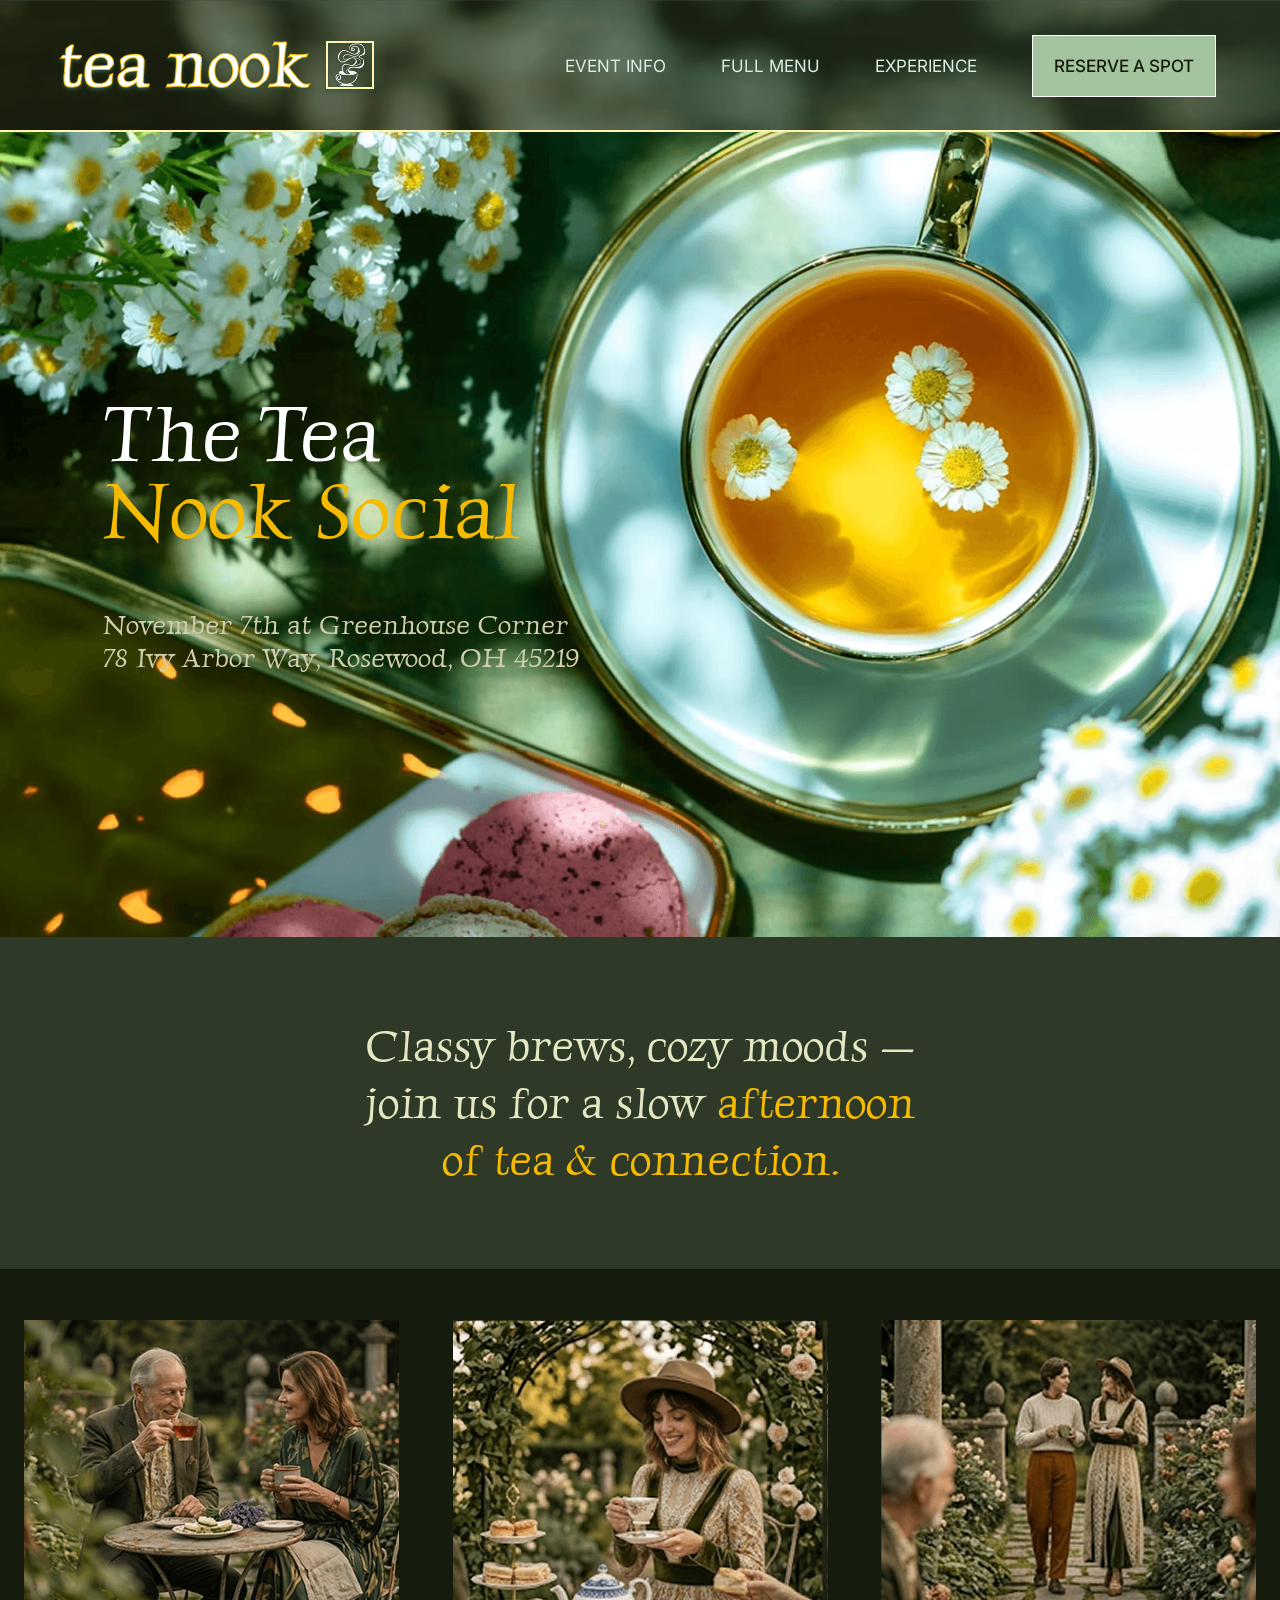
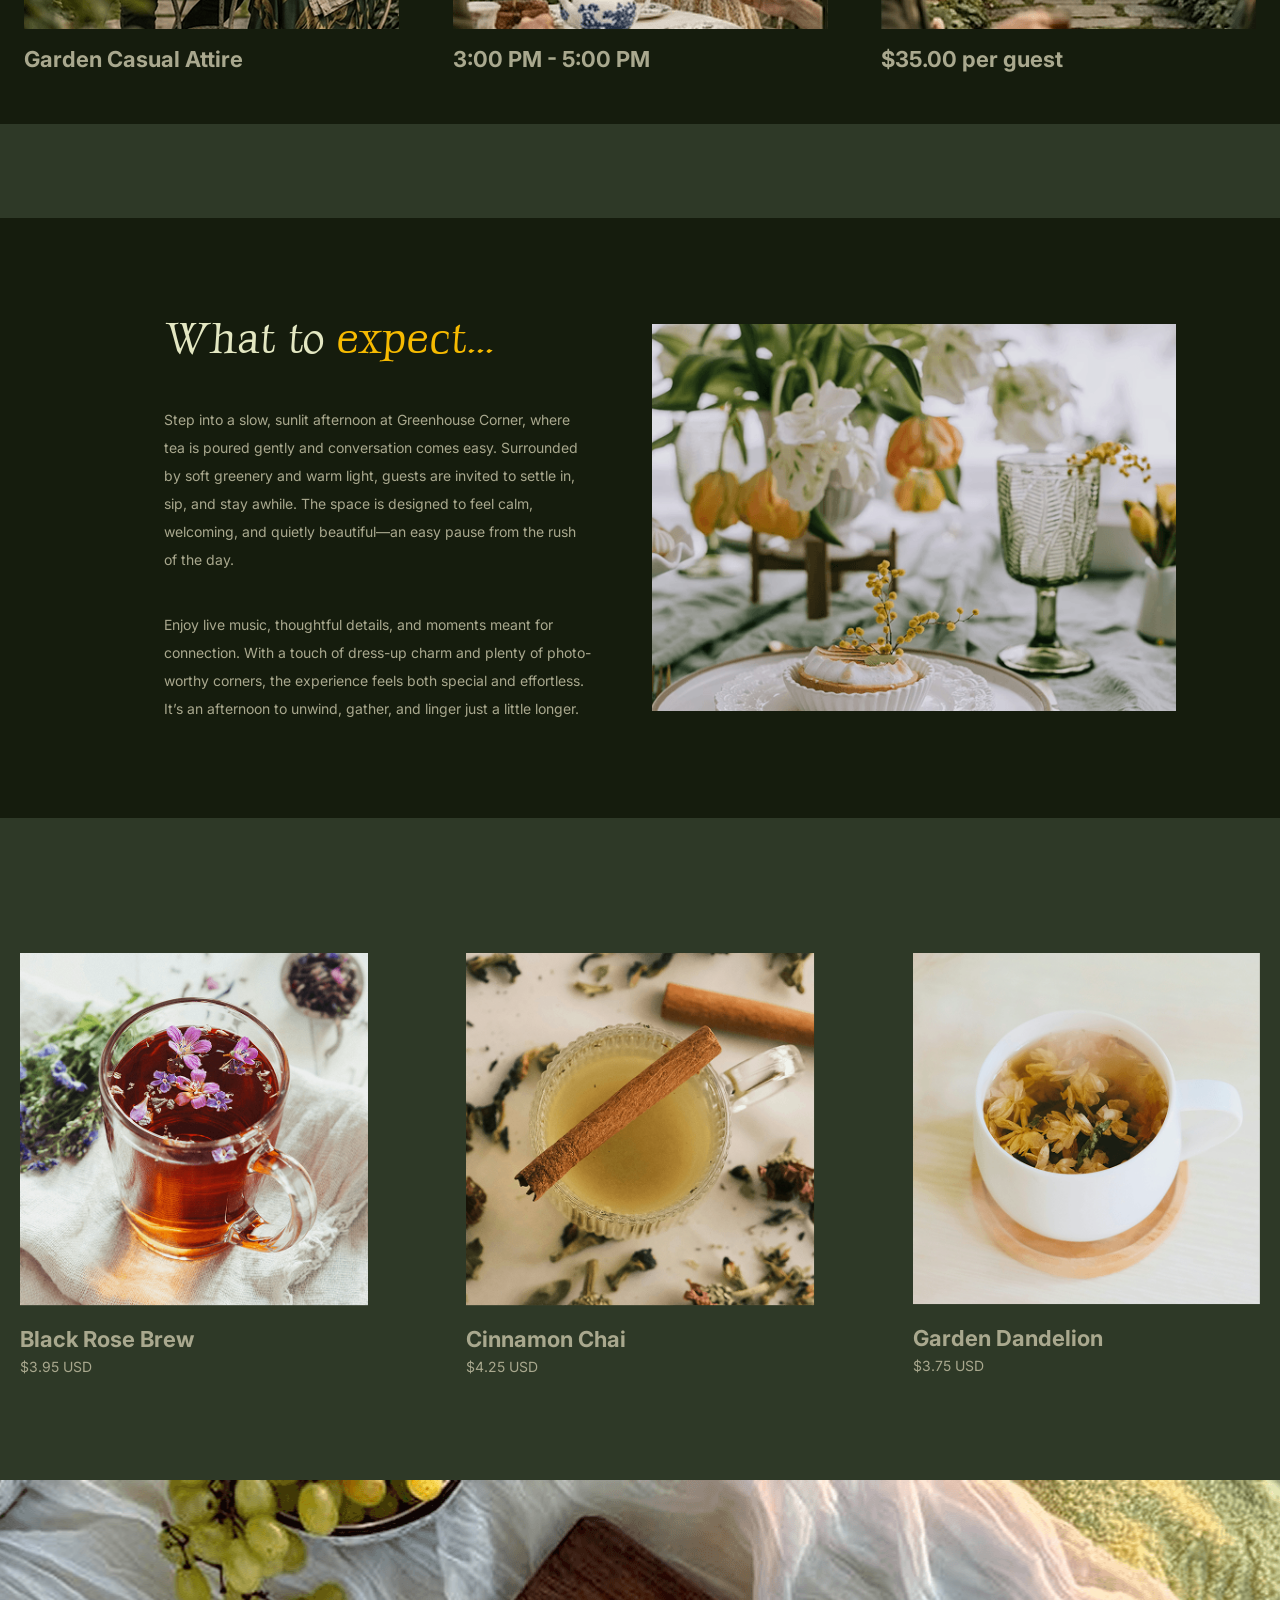
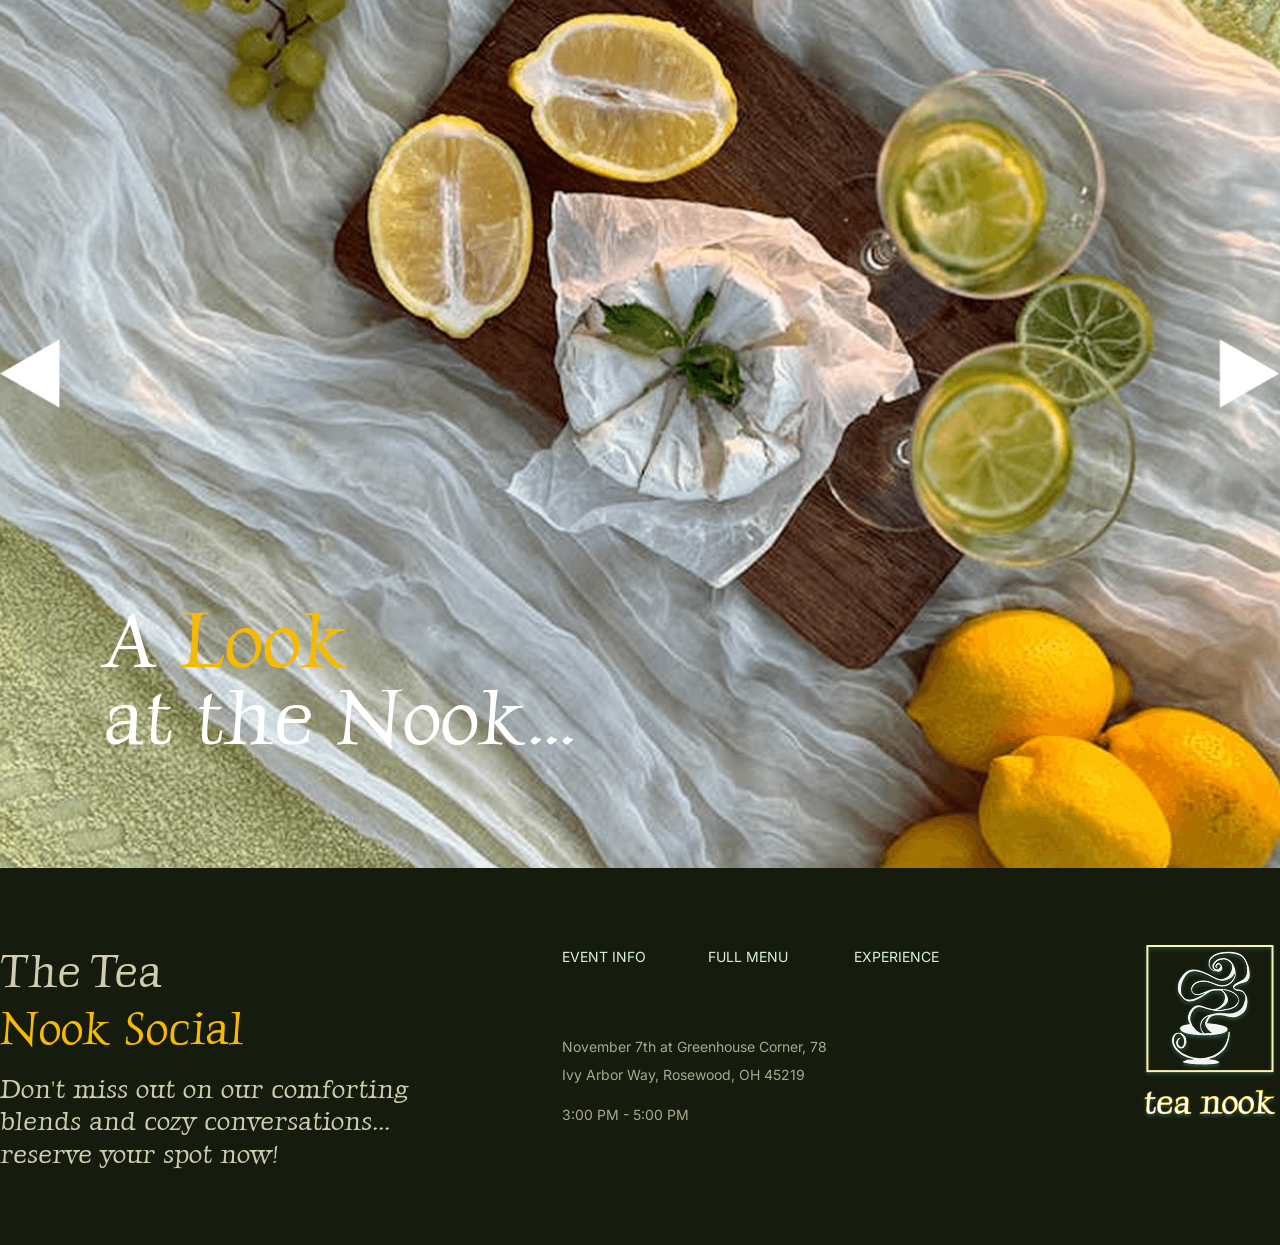
==== commit 07148604: "modified styles.css" ====
--- a/index.html
+++ b/index.html
@@ -34,7 +34,7 @@
 
           <h3>
             November 7th at Greenhouse Corner <br />
-            78 Ivy Arbor Way, Rosewood, OH 45219
+            78 Ivy Arbor Way, Rosewood,&nbsp;OH&nbsp;45219
           </h3>
 
         </div>
--- a/styles.css
+++ b/styles.css
@@ -1,6 +1,12 @@
 @import url("https://fonts.googleapis.com/css2?family=Inter:opsz,wght@14..32,100..900&display=swap");
 @import url("https://fonts.googleapis.com/css2?family=Luxurious+Roman&display=swap");
 @import url("reset.css");
+
+*,
+*::before,
+*::after {
+  box-sizing: border-box;
+}
 
 html {
   font-size: 10px;
@@ -160,7 +166,8 @@
 /* FEATURED MENU */
 .featured-menu {
   background-color: #2E3927;
-  height: 567px;
+  padding: 60px 20px;
+  min-height: 567px;
   display: flex;
   align-items: center;
   justify-content: center;
@@ -521,12 +528,6 @@
   padding: 1.2rem 1.5rem;
 }
 
-section {
-  padding-left: 20px;
-  padding-right: 20px;
-}
-
-
 /* NAVIGATION */
 header {
   width: 100%;
@@ -563,32 +564,37 @@
 
 /* HERO */
 .hero {
-   display: flex;
-
-  justify-content: flex-start; 
-  align-items: center;
+  display: flex;
+  flex-direction: column;
+
+  justify-content: flex-end;
+  align-items: flex-start;
 
   min-height: 90vh;
 
-  padding-left: 27px;
-  padding-right: 27px;
-
-  background-position: center;
+  padding: 0 27px 40px;
+
+    background-position: 0% center !important;
 }
 
 .hero-content {
-  max-width: 210px;
+  max-width: 290px;
   text-align: left;
   gap: 2px;
 }
 
 .hero-content h1 {
-    line-height: 1.1;
+  line-height: 1.1;
 }
 
 .hero-content h3 {
+  max-width: 290px;
   line-height: 1.8rem;
   font-weight: 500;
+}
+
+.hero-content h3 br {
+  display: none;
 }
 
 /* TEXT STYLES */
@@ -629,7 +635,7 @@
 }
 
 .featured-gallery-top h2 {
-  max-width: 320px;
+  max-width: 280px;
   margin: 0 auto;
   text-align: center;}
 
@@ -649,10 +655,16 @@
 }
 
 /* WHAT TO EXPECT */
+.expectations {
+  width: 100%;
+  overflow-x: hidden;
+}
+
 .expectations-container {
   flex-direction: column;
   gap: 30px;
-  padding: 20px;
+  padding: 20px 20px;
+  max-width: 100%;  
 }
 
 .expectations-left, .expectations-right {
@@ -679,13 +691,17 @@
 /* LARGE GALLERY */
 .largegallery1 {
   min-height: auto;
-  padding: 60px 20px;
+  padding: 60px 27px;
 }
 
 .largegallery1-tagline {
   position: static;
-  text-align: center;
-  width: 100%;
+  text-align: left;
+  width: 210px;
+}
+
+.largegallery1-tagline h1 {
+  line-height: 1.1;
 }
 
 .arrow {
@@ -693,22 +709,56 @@
 }
 
 /* FOOTER */
+footer {
+  padding: 60px 27px;
+}
+
 .footer-content {
   flex-direction: column;
-  gap: 30px;
-  align-items: center;
+  gap: 40px;
+  align-items: flex-start;
+  text-align: left;
 }
 
 .footer-left, .footer-middle, .footer-right {
   width: 100%;
-  text-align: center;
+  text-align: left;
+}
+
+.footer-left,
+.footer-middle {
+  max-width: 320px;
+  width: 100%;
+}
+
+.footer-left {
+  margin-bottom: 10px;
+}
+
+.footer-middle {
+  align-items: left;
+  margin-bottom: 10px;
+
+}
+
+.footer-right {
+  justify-content: flex-start;
+  align-items: flex-start;
 }
 
 .footer-nav {
   flex-direction: column;
-  gap: 10px;
+  gap: 16px;
+  align-items: flex-start;
 }
   
-
+.footer-nav li {
+  padding-bottom: 0;
+}
+
+.footer-right .logo {
+  display: block;
+  margin: 0;
+}
 
 }
